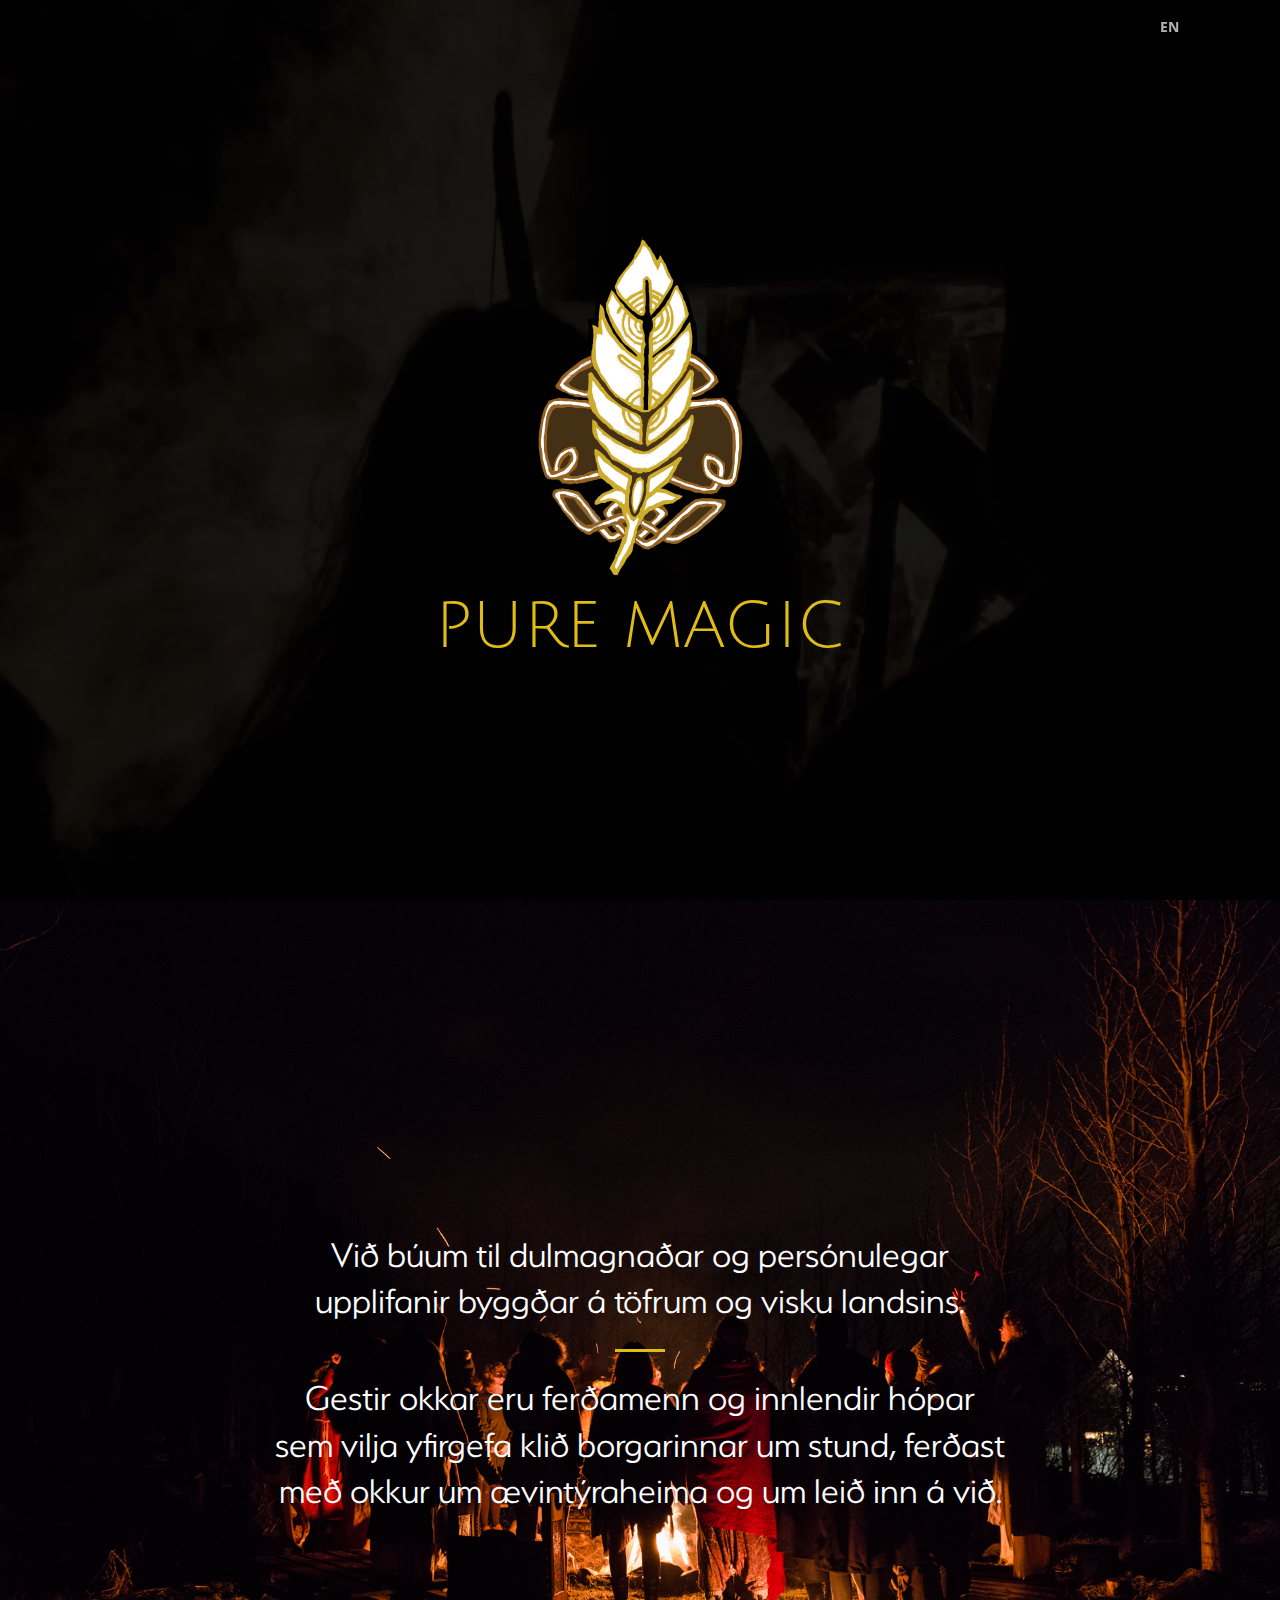
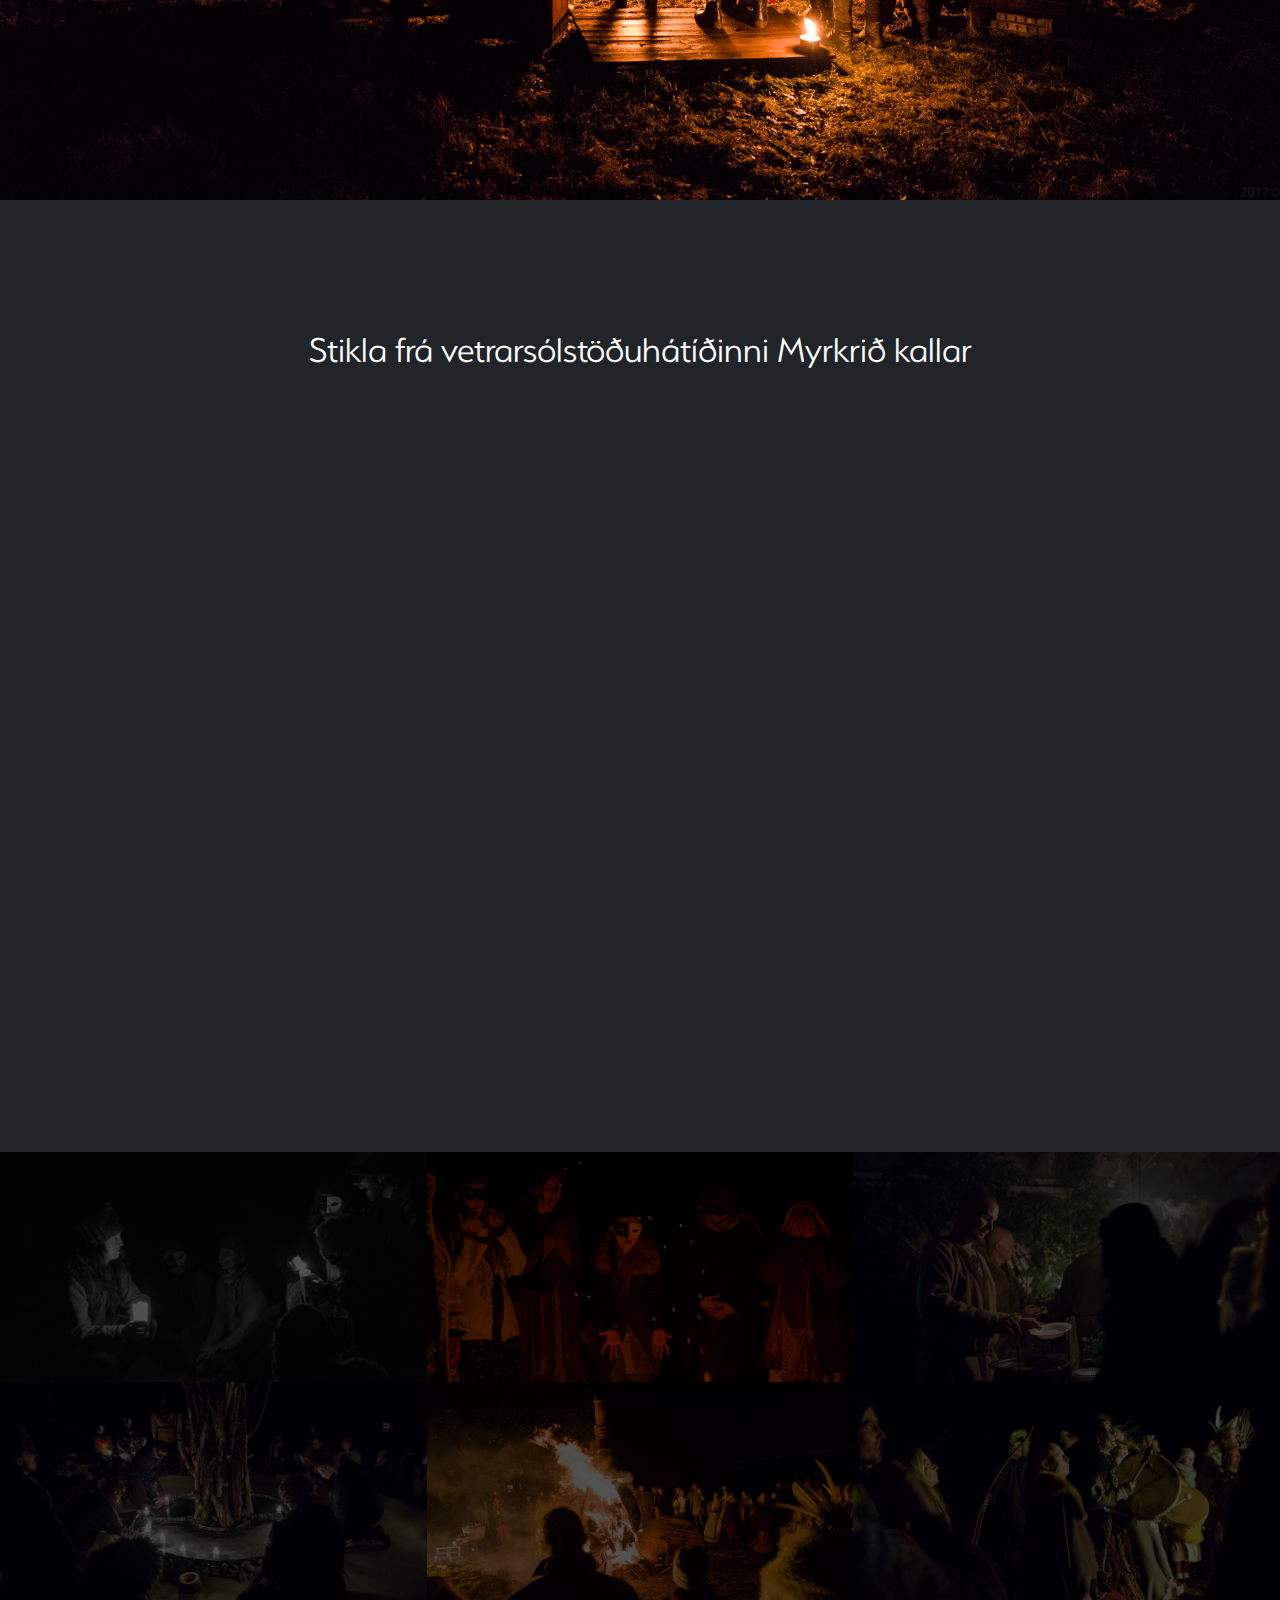
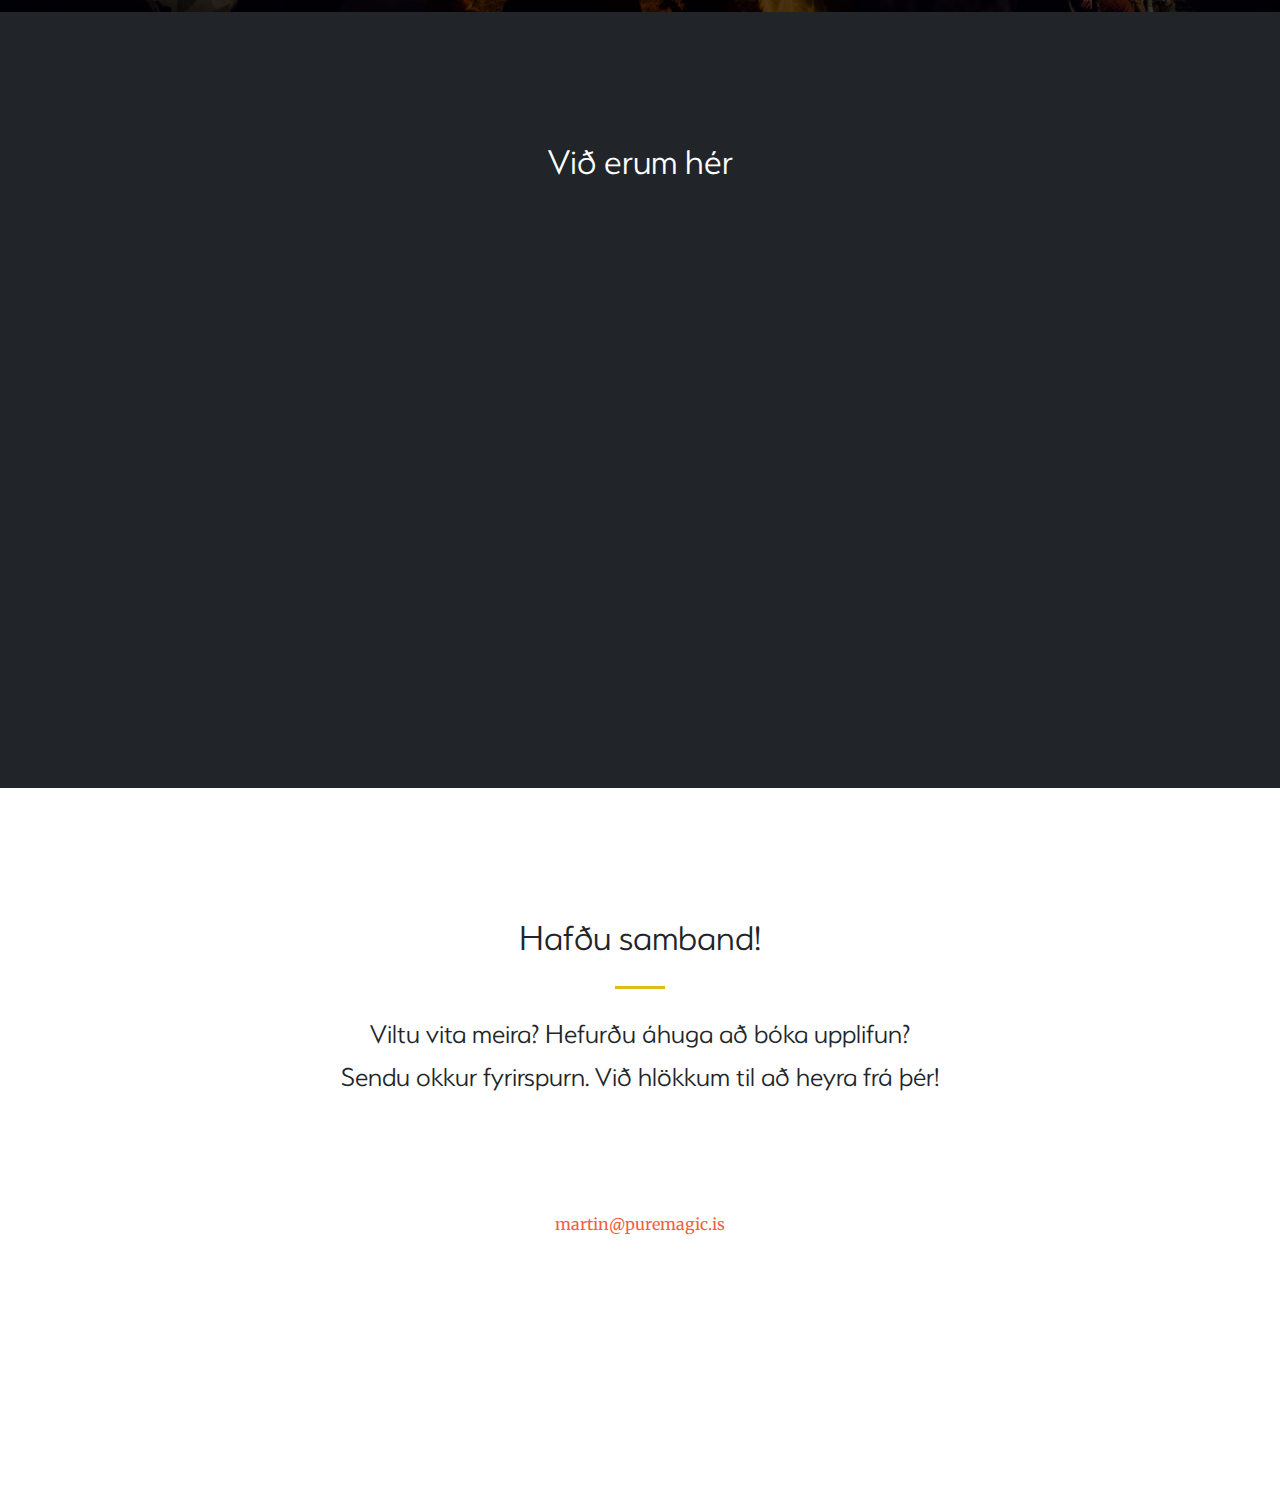
==== index.html @ 2903280b "changed title and fixed english site" ====
<!DOCTYPE html>
<html lang="en">

  <head>

    <meta charset="utf-8">
    <meta name="viewport" content="width=device-width, initial-scale=1, shrink-to-fit=no">
    <meta name="description" content="">
    <meta name="author" content="">

    <title>Pure Magic - Immersive experiences in Iceland</title>
    <link rel="shortcut icon" type="image/png" href="img/favicon.png"/>
    <!-- Bootstrap core CSS -->
    <link href="vendor/bootstrap/css/bootstrap.min.css" rel="stylesheet">

    <!-- Custom fonts for this template -->
    <link href="https://fonts.googleapis.com/css?family=Julius+Sans+One" rel="stylesheet">
    <link href="vendor/font-awesome/css/font-awesome.min.css" rel="stylesheet" type="text/css">
    <link href='https://fonts.googleapis.com/css?family=Open+Sans:300italic,400italic,600italic,700italic,800italic,400,300,600,700,800' rel='stylesheet' type='text/css'>
    <link href='https://fonts.googleapis.com/css?family=Merriweather:400,300,300italic,400italic,700,700italic,900,900italic' rel='stylesheet' type='text/css'>

    <!-- Plugin CSS -->
    <link href="vendor/magnific-popup/magnific-popup.css" rel="stylesheet">

    <!-- Custom styles for this template -->
    <link href="css/creative.css" rel="stylesheet">

  </head>

  <body id="page-top">

    <!-- Navigation -->
    <nav class="navbar navbar-expand-lg navbar-light fixed-top" id="mainNav">
      <div class="container">
        <!--<a class="navbar-brand js-scroll-trigger" href="#page-top">Pure Magic</a>-->
        <button class="navbar-toggler navbar-toggler-right" type="button" data-toggle="collapse" data-target="#navbarResponsive" aria-controls="navbarResponsive" aria-expanded="false" aria-label="Toggle navigation">
          <span class="navbar-toggler-icon"></span>
        </button>
        <div class="collapse navbar-collapse" id="navbarResponsive">
          <ul class="navbar-nav ml-auto">
            <!--<li class="nav-item">
              <a class="nav-link js-scroll-trigger" href="#about">About</a>
            </li>
            <li class="nav-item">
              <a class="nav-link js-scroll-trigger" href="#services">Services</a>
            </li>
            <li class="nav-item">
              <a class="nav-link js-scroll-trigger" href="#portfolio">Portfolio</a>
            </li>
            <li class="nav-item">
              <a class="nav-link js-scroll-trigger" href="#location">Location</a>
            </li>
            <li class="nav-item">
              <a class="nav-link js-scroll-trigger" href="#contact">Contact</a>
            </li>-->
            <li class="nav-item">
              <a class="nav-link js-scroll-trigger" href="/en">EN</a>
            </li>
          </ul>
        </div>
      </div>
    </nav>

    <header style="height: 100vh;" class="masthead text-center text-white d-flex">
      <video loop muted autoplay poster="img/out1.jpg" class="video-fullscreen">
        <source src="vid/10-sekv2.mp4" type="video/mp4">
        <!--<source src="vid/big_buck_bunny.webm" type="video/webm">-->
        <!--<source src="vid/big_buck_bunny.ogv" type="video/ogg">-->
      </video>
      <div class="container my-auto">  
        <div class="row">
            <div class="col-lg-10 mx-auto">
              <img style="width: 25%;" src="/img/PUREMAGIC-LOGO.svg">
              <h1 class="text-uppercase">
                PURE MAGIC
              </h1>
            </div>
            <!--<div class="col-lg-8 mx-auto">
              <p class="text-faded mb-5">FANTASY IS REAL</p>
              <a class="btn btn-primary btn-xl js-scroll-trigger" href="#about">Find Out More</a>-->
            </div>
        </div>
      </div>
    </header>

    <section style="height: 100vh;     padding-top: 10rem;
    padding-bottom: calc(10rem - 56px);
    background-image: url(../img/myrkrid.jpg);
    background-position: center center;
    -webkit-background-size: cover;
    -moz-background-size: cover;
    -o-background-size: cover;
    background-size: cover;" class="bg-primary text-center d-flex" id="about">
      <div class="container my-auto">
        <div class="row">
          <div class="col-lg-8 mx-auto text-center">
            <h2 class="section-heading text-white">
              Við búum til dulmagnaðar og persónulegar upplifanir byggðar á töfrum og visku landsins.
            </h2>
            <hr class="dark my-4">
            <h2 class="section-heading text-white">
              Gestir okkar eru ferðamenn og innlendir hópar sem vilja yfirgefa klið borgarinnar um stund, ferðast með okkur um ævintýraheima og um leið inn á við.
            </h2>
            <!--<h2 class="section-heading text-white">
            <hr class="dark my-4">
              Upplifanir okkar flétta saman tækni umlykjandi leikhúss, seiðgaldri fortíðar og dulkraftinum sem landið býr yfir í dag.
            </h2>
            <hr class="dark my-4">
            <h2 class="section-heading text-white">
              Við eigum okkur samastað í faðmi náttúrunnar við Esjurætur á Kjalarnesi.
            </h2>
            <hr class="dark my-4">-->

            <!--<p class="text-faded mb-4">Start Bootstrap has everything you need to get your new website up and running in no time! All of the templates and themes on Start Bootstrap are open source, free to download, and easy to use. No strings attached!</p>-->
          </div>
        </div>
      </div>
    </section>

    <section class="bg-dark text-white" id="services">
      <div class="container">
        <div class="row">
          <div class="col-lg-12 text-center">
            <h2 class="mb-4">Stikla frá vetrarsólstöðuhátíðinni Myrkrið kallar</h2>
            <iframe style="width: 100%;" height="620" src="https://www.youtube.com/embed/s7FCS-gkXbA" frameborder="0" allow="autoplay; encrypted-media" allowfullscreen></iframe>
          </div>
        </div>
      </div>
    </section>


    <section class="p-0" id="portfolio">
      <div class="container-fluid p-0">
        <div class="row no-gutters popup-gallery">

          <div class="col-lg-4 col-sm-6">
            <a class="portfolio-box">
              <img class="img-fluid" src="img/portfolio/thumbnails/1.jpg" alt="">
              <div class="portfolio-box-caption">
                <div class="portfolio-box-caption-content">
                  <!--<div class="project-category text-faded">
                    Category
                  </div>
                  <div class="project-name">
                    Project Name
                  </div>-->
                </div>
              </div>
            </a>
          </div>

          <div class="col-lg-4 col-sm-6">
            <a class="portfolio-box">
              <img class="img-fluid" src="img/portfolio/thumbnails/2.jpg" alt="">
              <div class="portfolio-box-caption">
                <div class="portfolio-box-caption-content">
                  <!--<div class="project-category text-faded">
                    Category
                  </div>
                  <div class="project-name">
                    Project Name
                  </div>-->
                </div>
              </div>
            </a>
          </div>
          <div class="col-lg-4 col-sm-6">
            <a class="portfolio-box">
              <img class="img-fluid" src="img/portfolio/thumbnails/3.jpg" alt="">
              <div class="portfolio-box-caption">
                <div class="portfolio-box-caption-content">
                  <!--<div class="project-category text-faded">
                    Category
                  </div>
                  <div class="project-name">
                    Project Name
                  </div>-->
                </div>
              </div>
            </a>
          </div>
          <div class="col-lg-4 col-sm-6">
            <a class="portfolio-box">
              <img class="img-fluid" src="img/portfolio/thumbnails/4.jpg" alt="">
              <div class="portfolio-box-caption">
                <div class="portfolio-box-caption-content">
                  <!--<div class="project-category text-faded">
                    Category
                  </div>
                  <div class="project-name">
                    Project Name
                  </div>-->
                </div>
              </div>
            </a>
          </div>
          <div class="col-lg-4 col-sm-6">
            <a class="portfolio-box">
              <img class="img-fluid" src="img/portfolio/thumbnails/5.jpg" alt="">
              <div class="portfolio-box-caption">
                <div class="portfolio-box-caption-content">
                  <!--<div class="project-category text-faded">
                    Category
                  </div>
                  <div class="project-name">
                    Project Name
                  </div>-->
                </div>
              </div>
            </a>
          </div>
          <div class="col-lg-4 col-sm-6">
            <a class="portfolio-box">
              <img class="img-fluid" src="img/portfolio/thumbnails/6.jpg" alt="">
              <div class="portfolio-box-caption">
                <div class="portfolio-box-caption-content">
                  <!--<div class="project-category text-faded">
                    Category
                  </div>
                  <div class="project-name">
                    Project Name
                  </div>-->
                </div>
              </div>
            </a>
          </div>
        </div>
      </div>
    </section>

    <section id="location" class="bg-dark text-white">
      <div class="container text-center">
        <h2 class="mb-4">Við erum hér</h2>
        <div class="row">
          <iframe style="width: 100%" height="450" frameborder="0" style="border:0"
src="https://www.google.com/maps/embed/v1/place?q=place_id:ChIJsf3WMKrY1UgRIaT_iN9DTv0&key=AIzaSyAIvo3OfLmmOuDVK_5xsbWzkOuuFAuTbuI" allowfullscreen></iframe>
        </div>
        <!--<a class="btn btn-light btn-xl sr-button" href="http://startbootstrap.com/template-overviews/creative/">Download Now!</a>-->
      </div>
    </section>

    <section id="contact">
      <div class="container">
        <div class="row">
          <div class="col-lg-8 mx-auto text-center">
            <h2 class="section-heading">Hafðu samband!</h2>
            <hr class="my-4">
            <p class="mb-5" style="font-family: Serenity Light; font-size: 29px;">Viltu vita meira? Hefurðu áhuga að bóka upplifun?<br>Sendu okkur fyrirspurn. Við hlökkum til að heyra frá þér!</p>
          </div>
        </div>
        <div class="row">
          <div class="col-lg-12 mr-auto text-center">
            <i class="fa fa-envelope-o fa-3x mb-3 sr-contact"></i>
            <p>
              <a href="mailto:martin@puremagic.is">martin@puremagic.is</a>
            </p>
          </div>
          <!--<div class="col-lg-6 ml-auto text-center">
            <i class="fa fa-phone-o fa-3x mb-3"></i>
            <p>
              <a href="mailto:your-email@your-domain.com">martin@puremagic.is</a>
            </p>
          </div>-->
        </div>
        <div class="row" style="margin-top: 56px;">
          <div class="col-lg-4 ml-auto text-center">
            <a style="color: #212529;" href="https://facebook.com/puremagic.is">
              <i class="fa fa-facebook fa-3x mb-3 sr-contact"></i>
            </a>
          </div>
          <div class="col-lg-4 mr-auto text-center">
            <a style="color: #212529;" href="https://instagram.com/puremagic.is">
              <i class="fa fa-instagram fa-3x mb-3 sr-contact"></i>
            </a>
          </div>
        </div>
      </div>
    </section>

    <!-- Bootstrap core JavaScript -->
    <script src="vendor/jquery/jquery.min.js"></script>
    <script src="vendor/bootstrap/js/bootstrap.bundle.min.js"></script>

    <!-- Plugin JavaScript -->
    <script src="vendor/jquery-easing/jquery.easing.min.js"></script>
    <script src="vendor/scrollreveal/scrollreveal.min.js"></script>
    <script src="vendor/magnific-popup/jquery.magnific-popup.min.js"></script>

    <!-- Custom scripts for this template -->
    <script src="js/creative.min.js"></script>

  </body>

</html>
---- css/creative.css ----
/*@font-face {
    font-family: 'Julius Sans One';
    src: url('fonts/JuliusSansOne-Regular.ttf') format("truetype");
}*/

@font-face {
    font-family: 'Serenity Light';
    font-weight: light;
    src: url('../fonts/SerenityLight.otf') format("opentype");
}

body,
html {
  width: 100%;
  height: 100%;
}

body {
  overflow-x: hidden;
  font-family: 'Merriweather', 'Helvetica Neue', Arial, sans-serif;
}

hr {
  max-width: 50px;
  border-width: 3px;
  /*border-color: #F05F40;*/
  border-color: #E0bd15;
}

hr.light {
  border-color: #fff;
}

a {
  color: #F05F40;
  -webkit-transition: all 0.2s;
  -moz-transition: all 0.2s;
  transition: all 0.2s;
}

a:hover {
  color: #f05f40;
}

h1,
h2,
h3,
h4,
h5,
h6 {
  font-family: 'Julius Sans One', 'Open Sans', 'Helvetica Neue', Arial, sans-serif;
}

h1
{
  color: #e0bd15;
}

h2
{
  font-family: 'Serenity Light';
  font-size: 2.4rem;
}

.bg-primary {
  background-color: #F05F40 !important;
}

.bg-dark {
  background-color: #212529 !important;
}

.text-faded {
  color: rgba(255, 255, 255, 0.7);
}

section {
  padding: 8rem 0;
}

.section-heading {
  margin-top: 0;
}

::-moz-selection {
  color: #fff;
  background: #212529;
  text-shadow: none;
}

::selection {
  color: #fff;
  background: #212529;
  text-shadow: none;
}

img::selection {
  color: #fff;
  background: transparent;
}

img::-moz-selection {
  color: #fff;
  background: transparent;
}

#mainNav {
  border-bottom: 1px solid rgba(33, 37, 41, 0.1);
  background-color: transparent;
  font-family: 'Open Sans', 'Helvetica Neue', Arial, sans-serif;
  -webkit-transition: all 0.2s;
  -moz-transition: all 0.2s;
  transition: all 0.2s;
}

#mainNav .navbar-brand {
  font-weight: 700;
  text-transform: uppercase;
  color: #F05F40;
  font-family: 'Open Sans', 'Helvetica Neue', Arial, sans-serif;
}

#mainNav .navbar-brand:focus, #mainNav .navbar-brand:hover {
  color: #f05f40;
}

#mainNav .navbar-nav > li.nav-item > a.nav-link,
#mainNav .navbar-nav > li.nav-item > a.nav-link:focus {
  font-size: .9rem;
  font-weight: 700;
  text-transform: uppercase;
  /*color: #212529;*/
  color: white;
}

#mainNav .navbar-nav > li.nav-item > a.nav-link:hover,
#mainNav .navbar-nav > li.nav-item > a.nav-link:focus:hover {
  color: #F05F40;
}

#mainNav .navbar-nav > li.nav-item > a.nav-link.active,
#mainNav .navbar-nav > li.nav-item > a.nav-link:focus.active {
  color: #F05F40 !important;
  background-color: transparent;
}

#mainNav .navbar-nav > li.nav-item > a.nav-link.active:hover,
#mainNav .navbar-nav > li.nav-item > a.nav-link:focus.active:hover {
  background-color: transparent;
}

@media (min-width: 992px) {
  #mainNav {
    border-color: transparent;
    background-color: transparent;
  }
  #mainNav .navbar-brand {
    color: rgba(255, 255, 255, 0.7);
  }
  #mainNav .navbar-brand:focus, #mainNav .navbar-brand:hover {
    color: #fff;
  }
  #mainNav .navbar-nav > li.nav-item > a.nav-link {
    padding: 0.5rem 1rem;
  }
  #mainNav .navbar-nav > li.nav-item > a.nav-link,
  #mainNav .navbar-nav > li.nav-item > a.nav-link:focus {
    color: rgba(255, 255, 255, 0.7);
  }
  #mainNav .navbar-nav > li.nav-item > a.nav-link:hover,
  #mainNav .navbar-nav > li.nav-item > a.nav-link:focus:hover {
    color: #fff;
  }
  #mainNav.navbar-shrink {
    border-bottom: 1px solid rgba(33, 37, 41, 0.1);
    background-color: transparent;
  }
  #mainNav.navbar-shrink .navbar-brand {
    color: #F05F40;
  }
  #mainNav.navbar-shrink .navbar-brand:focus, #mainNav.navbar-shrink .navbar-brand:hover {
    color: #f05f40;
  }
  #mainNav.navbar-shrink .navbar-nav > li.nav-item > a.nav-link,
  #mainNav.navbar-shrink .navbar-nav > li.nav-item > a.nav-link:focus {
    color: #212529;
  }
  #mainNav.navbar-shrink .navbar-nav > li.nav-item > a.nav-link:hover,
  #mainNav.navbar-shrink .navbar-nav > li.nav-item > a.nav-link:focus:hover {
    color: #F05F40;
  }
}

.video-fullscreen {
  position: absolute;
  top: 0;
  left: 0;
  right: 0;
  bottom: 0;
  object-fit: fill;
  overflow: hidden;
  width: 100%;
  height: 100%;
}

header.masthead {
  padding-top: 10rem;
  padding-bottom: calc(10rem - 56px);
  /*background-image: url("../img/header.jpg");*/
  background-position: center center;
  -webkit-background-size: cover;
  -moz-background-size: cover;
  -o-background-size: cover;
  background-size: cover;
}

header.masthead hr {
  margin-top: 30px;
  margin-bottom: 30px;
}

header.masthead h1 {
  font-size: 2rem;
}

header.masthead p {
  font-weight: 300;
}

@media (min-width: 768px) {
  header.masthead p {
    font-size: 1.15rem;
  }
}

@media (min-width: 992px) {
  header.masthead {
    height: 100vh;
    min-height: 650px;
    padding-top: 0;
    padding-bottom: 0;
  }
  header.masthead h1 {
    font-size: 3rem;
  }
}

@media (min-width: 1200px) {
  header.masthead h1 {
    font-size: 4rem;
  }
}

.service-box {
  max-width: 400px;
}

.portfolio-box {
  position: relative;
  display: block;
  max-width: 650px;
  margin: 0 auto;
}

.portfolio-box .portfolio-box-caption {
  position: absolute;
  bottom: 0;
  display: block;
  width: 100%;
  height: 100%;
  text-align: center;
  opacity: 0.75;
  color: #fff;
  background: rgba(0, 0, 0, 0.9);
  -webkit-transition: all 0.2s;
  -moz-transition: all 0.2s;
  transition: all 0.2s;
}

.portfolio-box .portfolio-box-caption .portfolio-box-caption-content {
  position: absolute;
  top: 50%;
  width: 100%;
  transform: translateY(-50%);
  text-align: center;
}

.portfolio-box .portfolio-box-caption .portfolio-box-caption-content .project-category,
.portfolio-box .portfolio-box-caption .portfolio-box-caption-content .project-name {
  padding: 0 15px;
  font-family: 'Open Sans', 'Helvetica Neue', Arial, sans-serif;
}

.portfolio-box .portfolio-box-caption .portfolio-box-caption-content .project-category {
  font-size: 14px;
  font-weight: 600;
  text-transform: uppercase;
}

.portfolio-box .portfolio-box-caption .portfolio-box-caption-content .project-name {
  font-size: 18px;
}

.portfolio-box:hover .portfolio-box-caption {
  opacity: 0;
}

.portfolio-box:focus {
  outline: none;
}

@media (min-width: 768px) {
  .portfolio-box .portfolio-box-caption .portfolio-box-caption-content .project-category {
    font-size: 16px;
  }
  .portfolio-box .portfolio-box-caption .portfolio-box-caption-content .project-name {
    font-size: 22px;
  }
}

.text-primary {
  color: #F05F40 !important;
}

.btn {
  font-weight: 700;
  text-transform: uppercase;
  border: none;
  border-radius: 300px;
  font-family: 'Open Sans', 'Helvetica Neue', Arial, sans-serif;
}

.btn-xl {
  padding: 1rem 2rem;
}

.btn-primary {
  background-color: #F05F40;
  border-color: #F05F40;
}

.btn-primary:hover, .btn-primary:focus, .btn-primary:active {
  color: #fff;
  background-color: #ee4b28 !important;
}

.btn-primary:active, .btn-primary:focus {
  box-shadow: 0 0 0 0.2rem rgba(240, 95, 64, 0.5) !important;
}
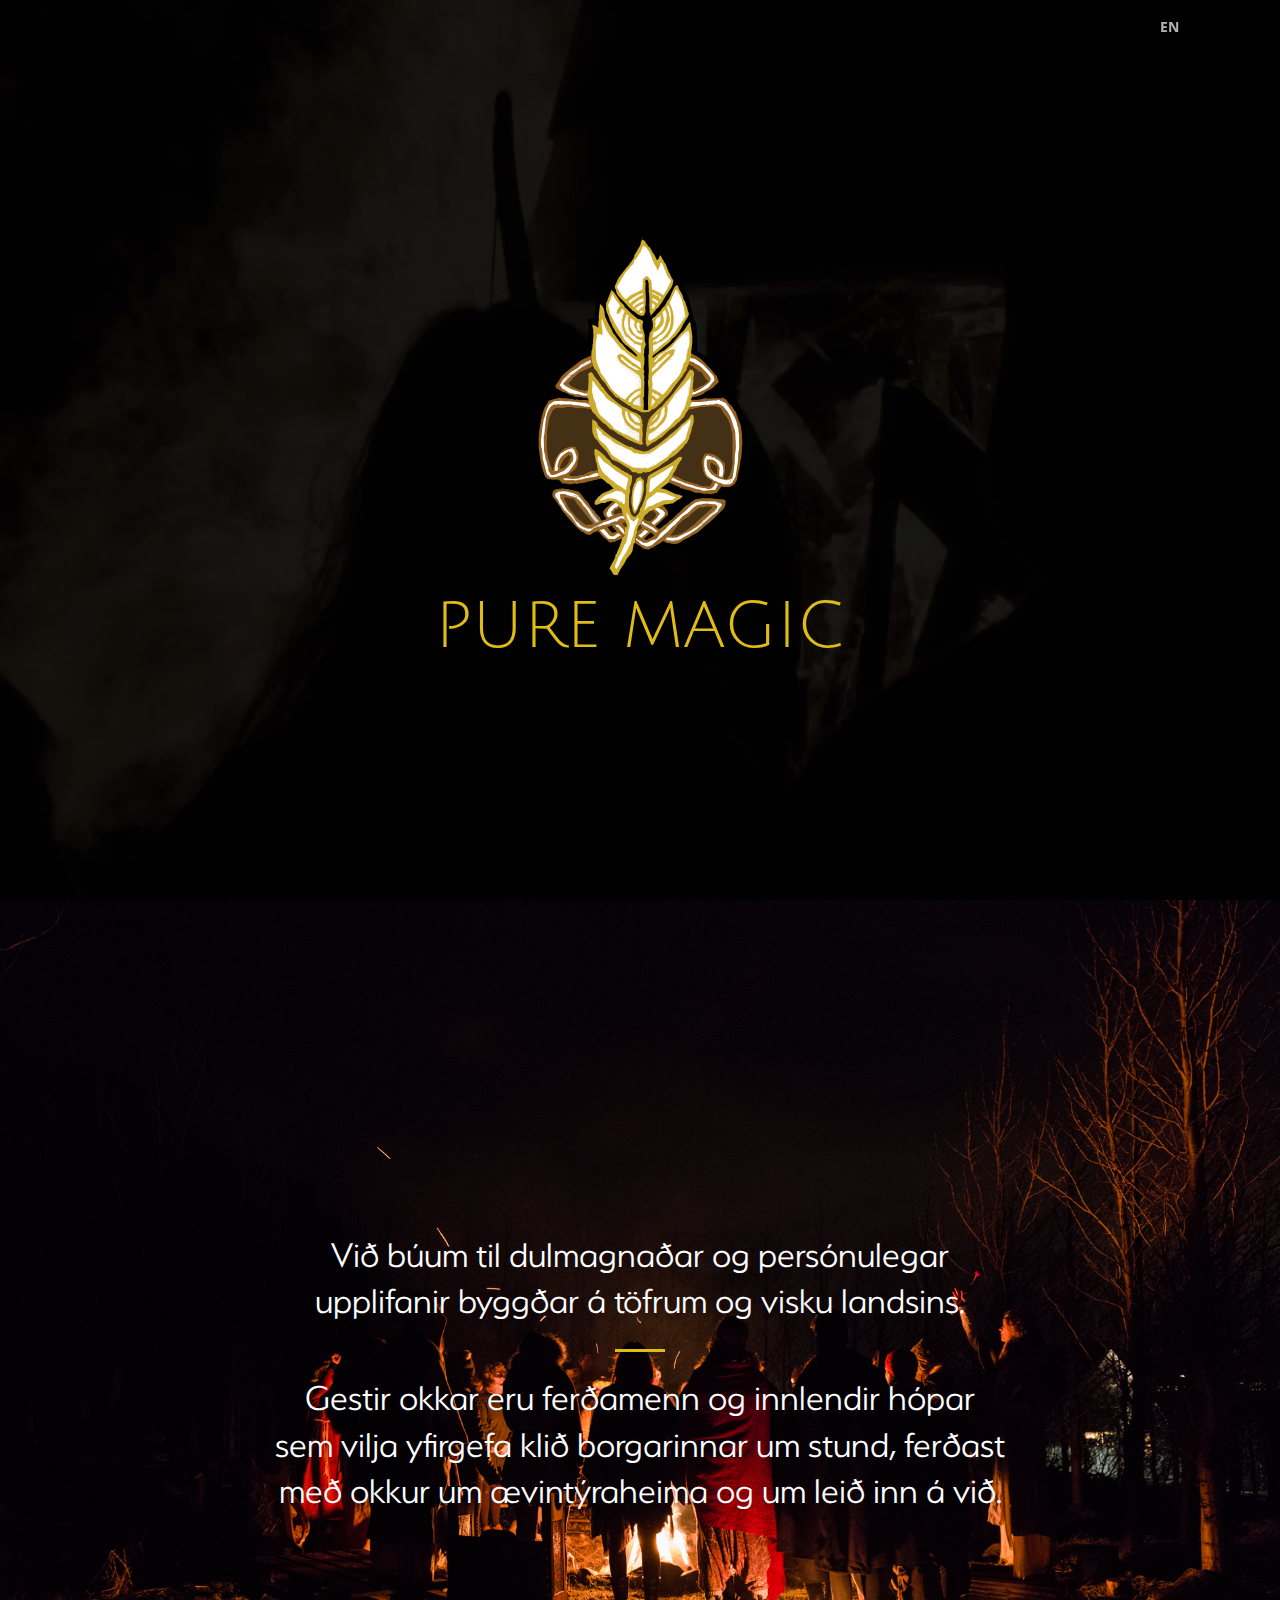
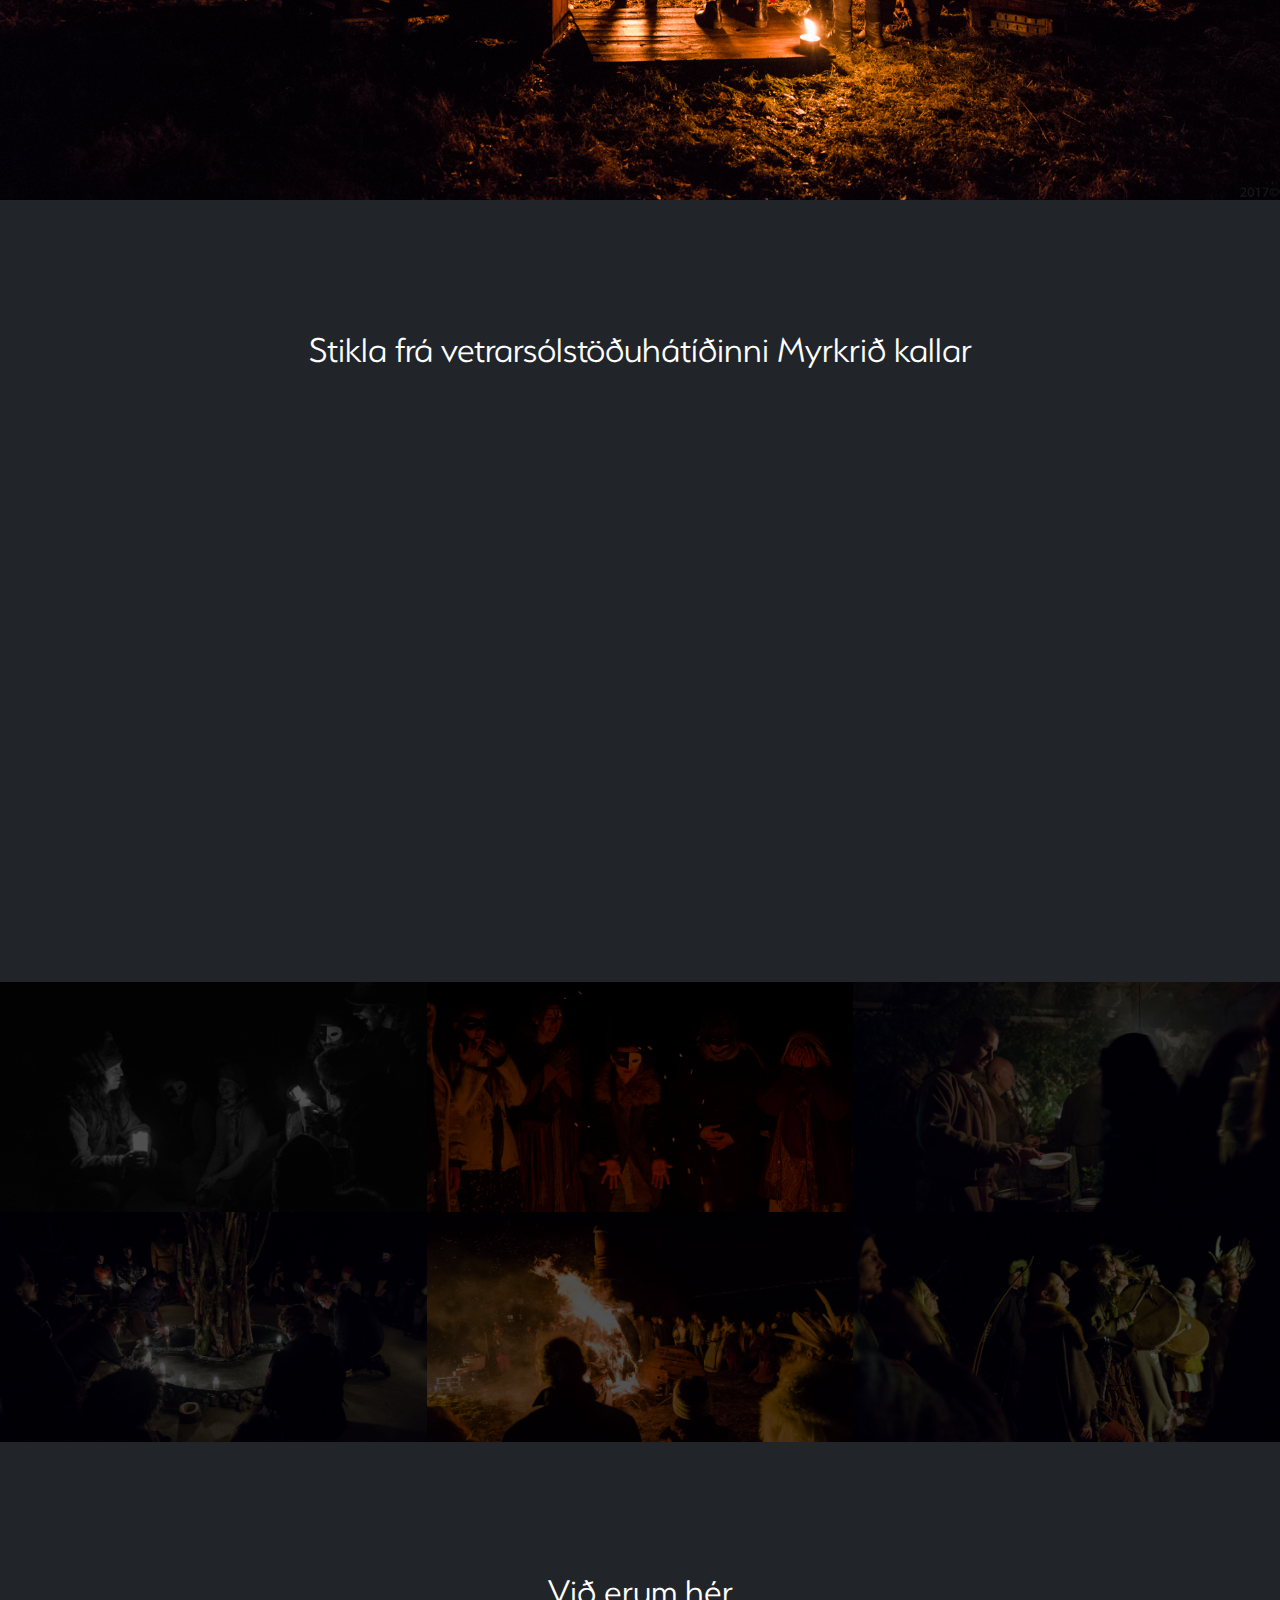
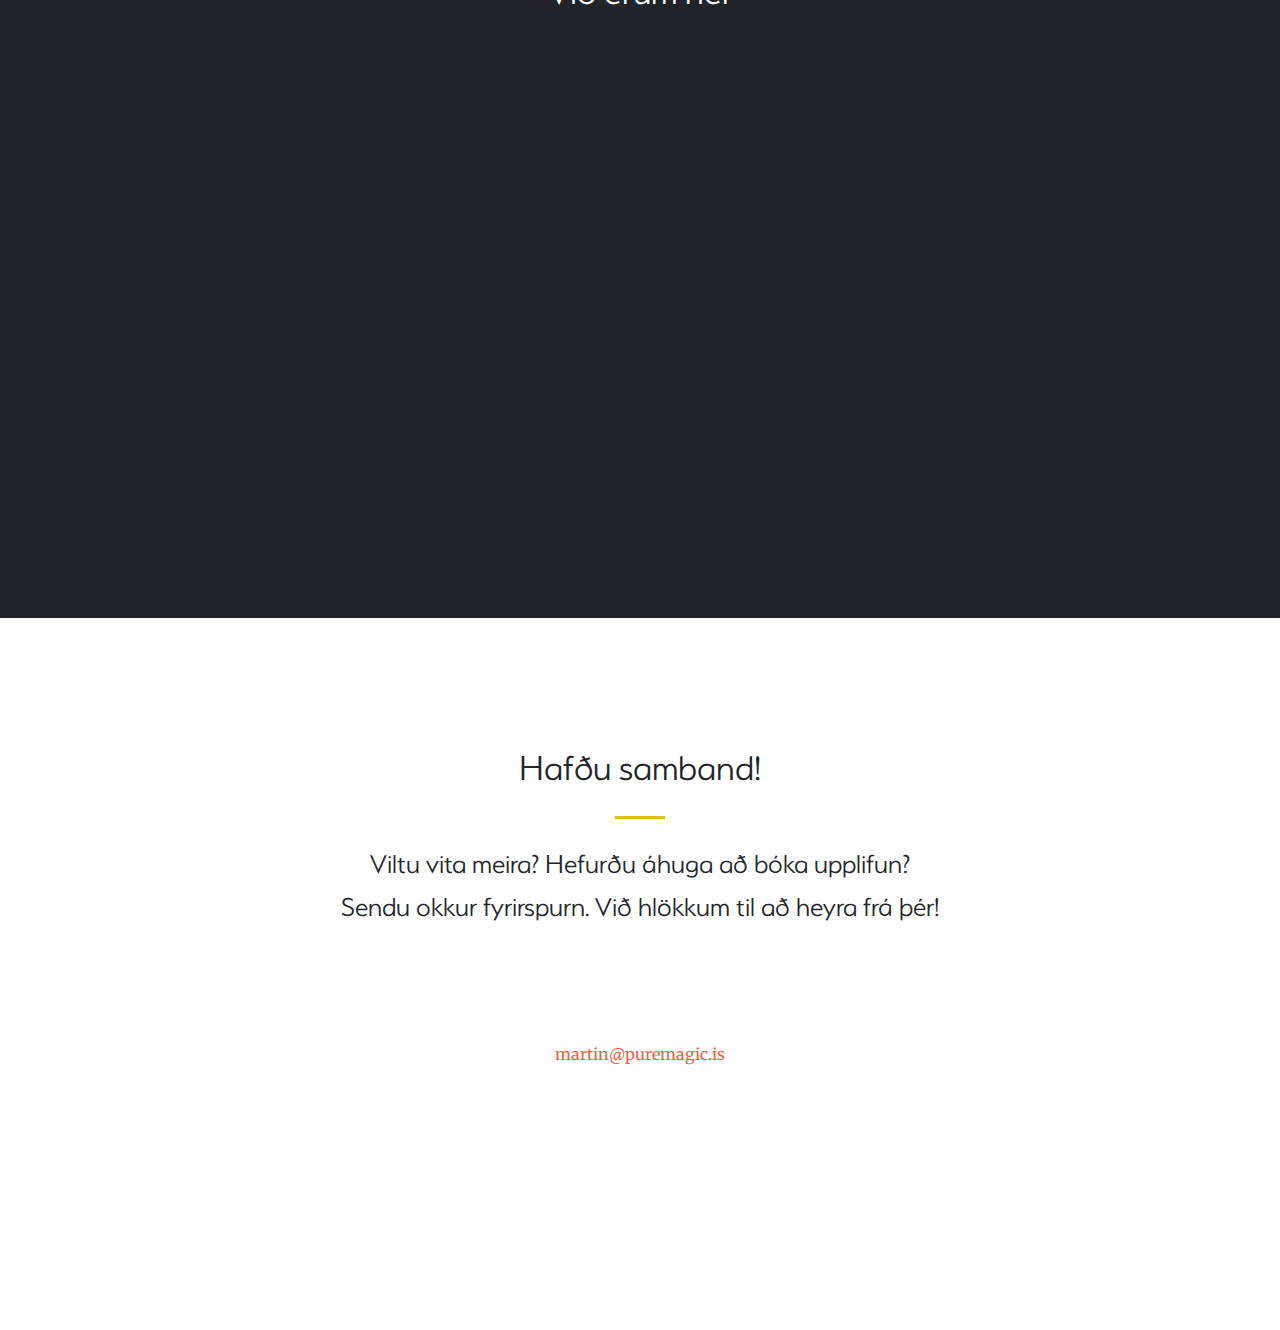
==== commit 8af882fc: "fixed youtube video size" ====
--- a/index.html
+++ b/index.html
@@ -122,7 +122,7 @@
         <div class="row">
           <div class="col-lg-12 text-center">
             <h2 class="mb-4">Stikla frá vetrarsólstöðuhátíðinni Myrkrið kallar</h2>
-            <iframe style="width: 100%;" height="620" src="https://www.youtube.com/embed/s7FCS-gkXbA" frameborder="0" allow="autoplay; encrypted-media" allowfullscreen></iframe>
+            <iframe class="youtube-video" src="https://www.youtube.com/embed/s7FCS-gkXbA" frameborder="0" allow="autoplay; encrypted-media" allowfullscreen></iframe>
           </div>
         </div>
       </div>
@@ -134,7 +134,7 @@
         <div class="row no-gutters popup-gallery">
 
           <div class="col-lg-4 col-sm-6">
-            <a class="portfolio-box">
+            <a class="portfolio-box" href="/img/portfolio/fullsize/1.jpg">
               <img class="img-fluid" src="img/portfolio/thumbnails/1.jpg" alt="">
               <div class="portfolio-box-caption">
                 <div class="portfolio-box-caption-content">
@@ -150,7 +150,7 @@
           </div>
 
           <div class="col-lg-4 col-sm-6">
-            <a class="portfolio-box">
+            <a class="portfolio-box" href="/img/portfolio/fullsize/2.jpg">
               <img class="img-fluid" src="img/portfolio/thumbnails/2.jpg" alt="">
               <div class="portfolio-box-caption">
                 <div class="portfolio-box-caption-content">
@@ -165,7 +165,7 @@
             </a>
           </div>
           <div class="col-lg-4 col-sm-6">
-            <a class="portfolio-box">
+            <a class="portfolio-box" href="/img/portfolio/fullsize/3.jpg">
               <img class="img-fluid" src="img/portfolio/thumbnails/3.jpg" alt="">
               <div class="portfolio-box-caption">
                 <div class="portfolio-box-caption-content">
@@ -180,7 +180,7 @@
             </a>
           </div>
           <div class="col-lg-4 col-sm-6">
-            <a class="portfolio-box">
+            <a class="portfolio-box" href="/img/portfolio/fullsize/4.jpg">
               <img class="img-fluid" src="img/portfolio/thumbnails/4.jpg" alt="">
               <div class="portfolio-box-caption">
                 <div class="portfolio-box-caption-content">
@@ -195,7 +195,7 @@
             </a>
           </div>
           <div class="col-lg-4 col-sm-6">
-            <a class="portfolio-box">
+            <a class="portfolio-box" href="/img/portfolio/fullsize/5.jpg">
               <img class="img-fluid" src="img/portfolio/thumbnails/5.jpg" alt="">
               <div class="portfolio-box-caption">
                 <div class="portfolio-box-caption-content">
@@ -210,7 +210,7 @@
             </a>
           </div>
           <div class="col-lg-4 col-sm-6">
-            <a class="portfolio-box">
+            <a class="portfolio-box" href="/img/portfolio/fullsize/6.jpg">
               <img class="img-fluid" src="img/portfolio/thumbnails/6.jpg" alt="">
               <div class="portfolio-box-caption">
                 <div class="portfolio-box-caption-content">
--- a/css/creative.css
+++ b/css/creative.css
@@ -212,6 +212,7 @@
   -moz-background-size: cover;
   -o-background-size: cover;
   background-size: cover;
+  background-color: black;
 }
 
 header.masthead hr {
@@ -269,12 +270,51 @@
   width: 100%;
   height: 100%;
   text-align: center;
-  opacity: 0.75;
+  opacity: 0;
   color: #fff;
   background: rgba(0, 0, 0, 0.9);
   -webkit-transition: all 0.2s;
   -moz-transition: all 0.2s;
   transition: all 0.2s;
+}
+
+@media (min-width: 768px)
+{
+  .portfolio-box .portfolio-box-caption
+  {
+    opacity: 0.75;
+  }
+}
+
+@media (min-width: 992px)
+{
+  .portfolio-box .portfolio-box-caption
+  {
+    opacity: 0.75;
+  }
+}
+
+@media (min-width: 1200px)
+{
+  .portfolio-box .portfolio-box-caption
+  {
+    opacity: 0.75;
+  }
+}
+
+.youtube-video
+{
+  height: 25vh;
+  width: 75vw;
+}
+
+@media (min-width: 768px)
+{
+  .youtube-video
+  {
+    height: 50vh;
+    width: 50vw;
+  }
 }
 
 .portfolio-box .portfolio-box-caption .portfolio-box-caption-content {
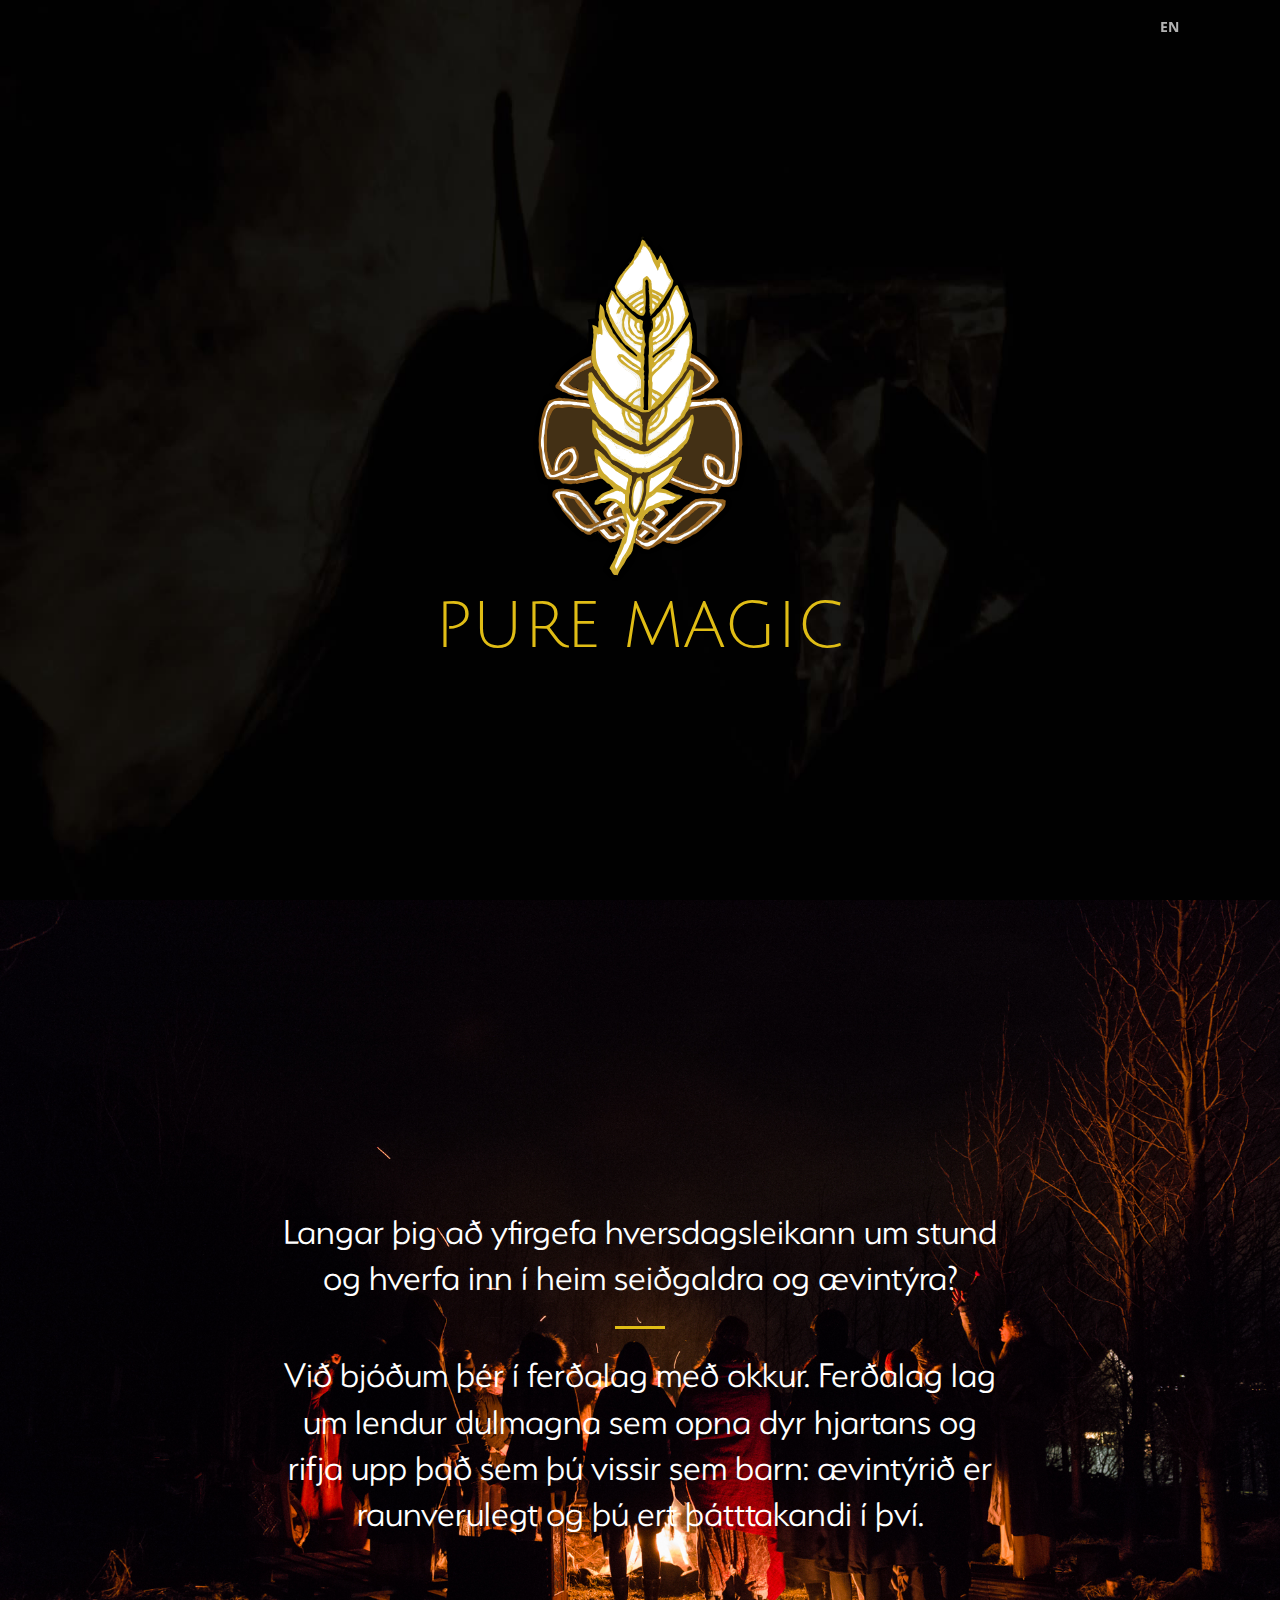
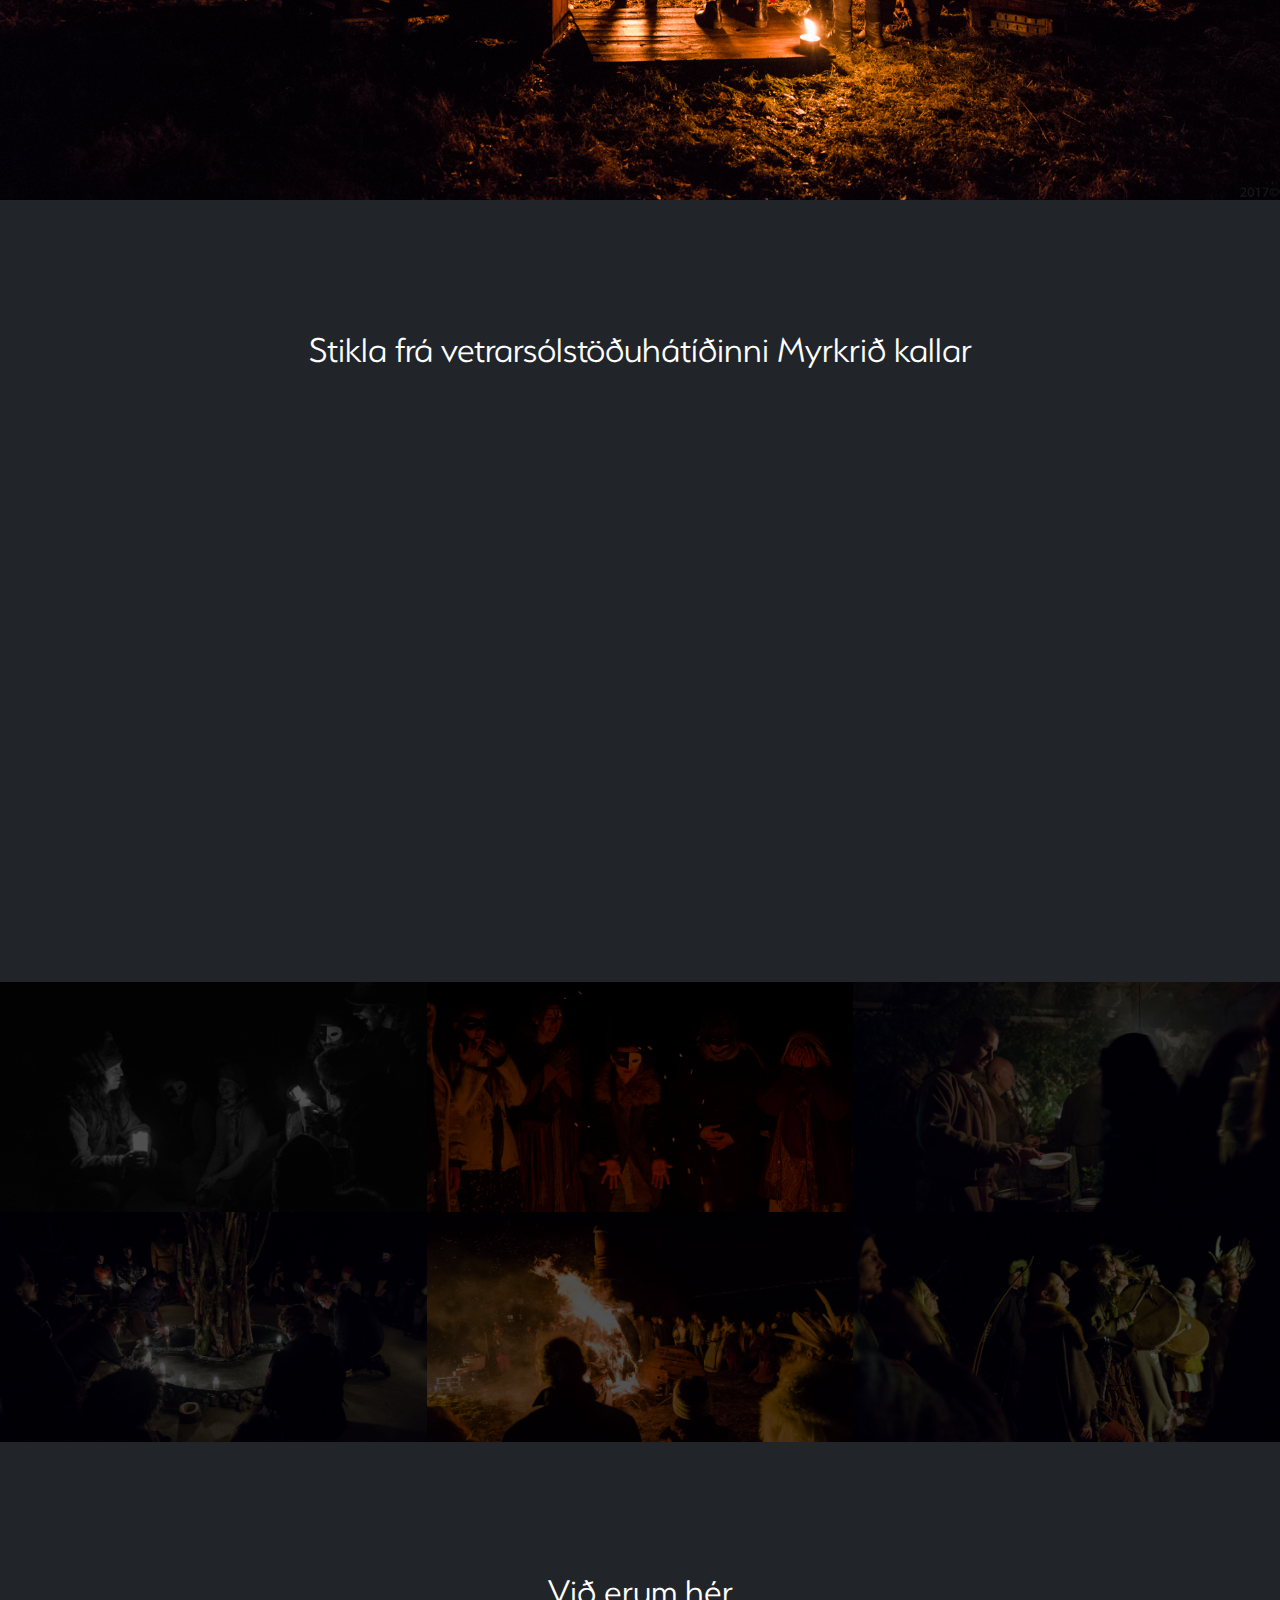
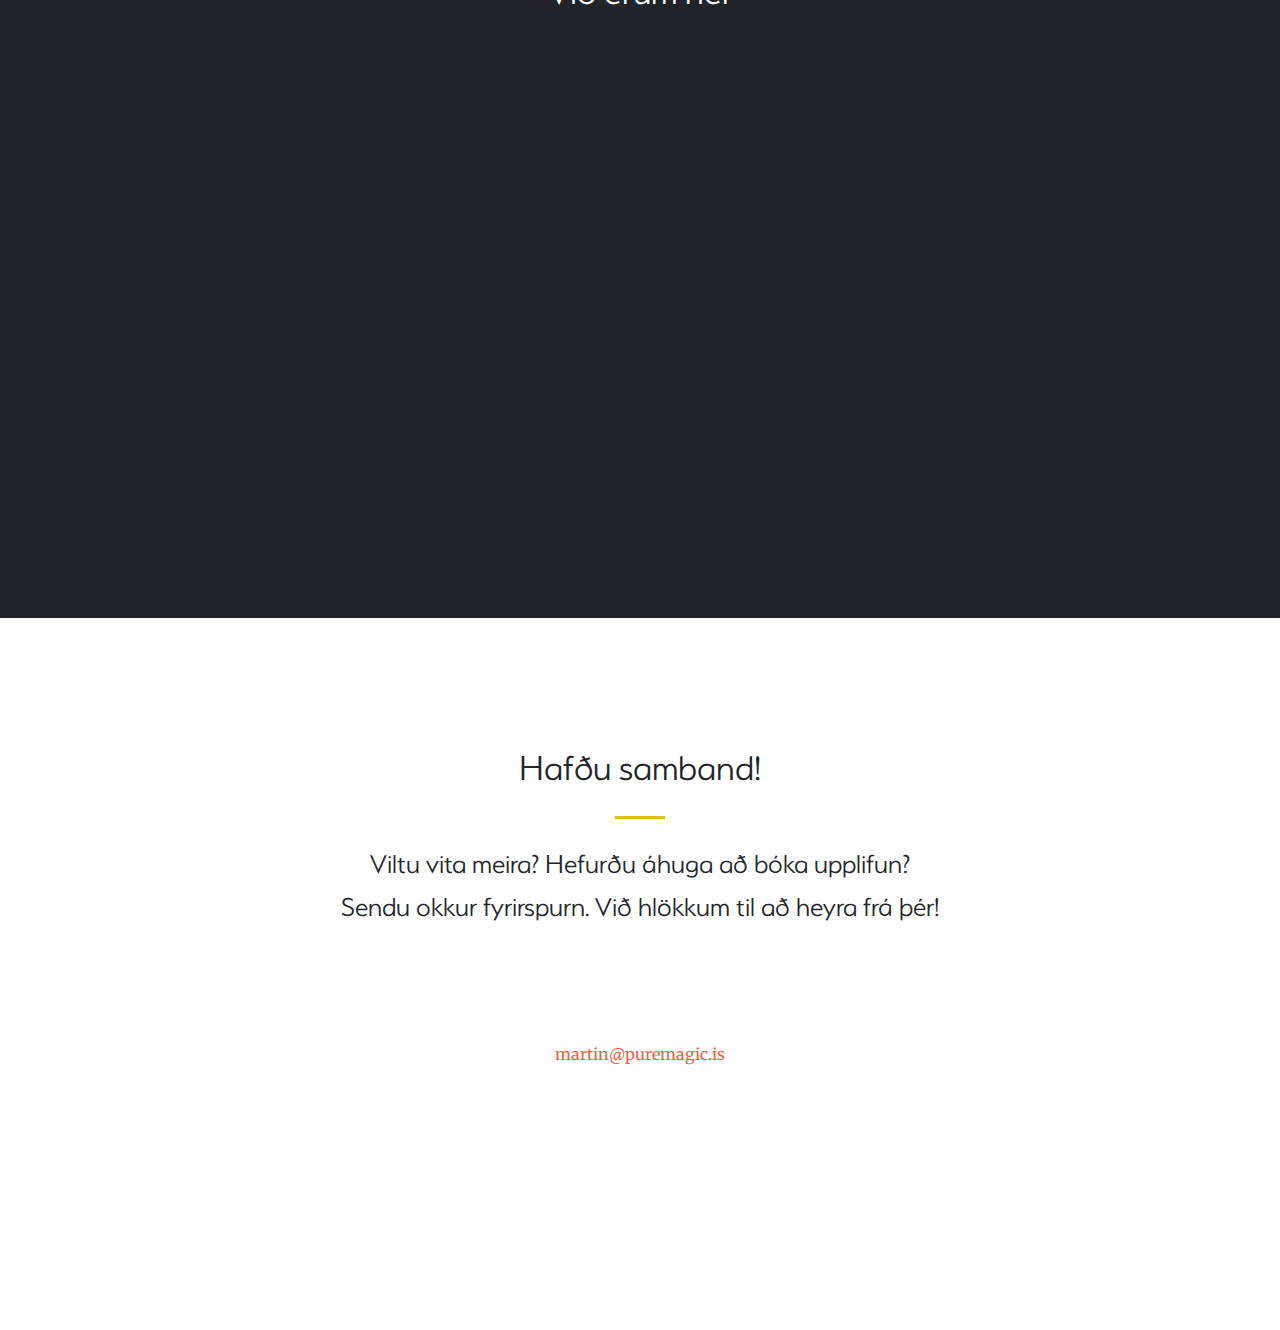
==== commit ff07bf85: "Update index.html" ====
--- a/index.html
+++ b/index.html
@@ -95,11 +95,11 @@
         <div class="row">
           <div class="col-lg-8 mx-auto text-center">
             <h2 class="section-heading text-white">
-              Við búum til dulmagnaðar og persónulegar upplifanir byggðar á töfrum og visku landsins.
+              Langar þig að yfirgefa hversdagsleikann um stund og hverfa inn í heim seiðgaldra og ævintýra?
             </h2>
             <hr class="dark my-4">
             <h2 class="section-heading text-white">
-              Gestir okkar eru ferðamenn og innlendir hópar sem vilja yfirgefa klið borgarinnar um stund, ferðast með okkur um ævintýraheima og um leið inn á við.
+              Við bjóðum þér í ferðalag með okkur. Ferðalag lag um lendur dulmagna sem opna dyr hjartans og rifja upp það sem þú vissir sem barn: ævintýrið er raunverulegt og þú ert þátttakandi í því.
             </h2>
             <!--<h2 class="section-heading text-white">
             <hr class="dark my-4">
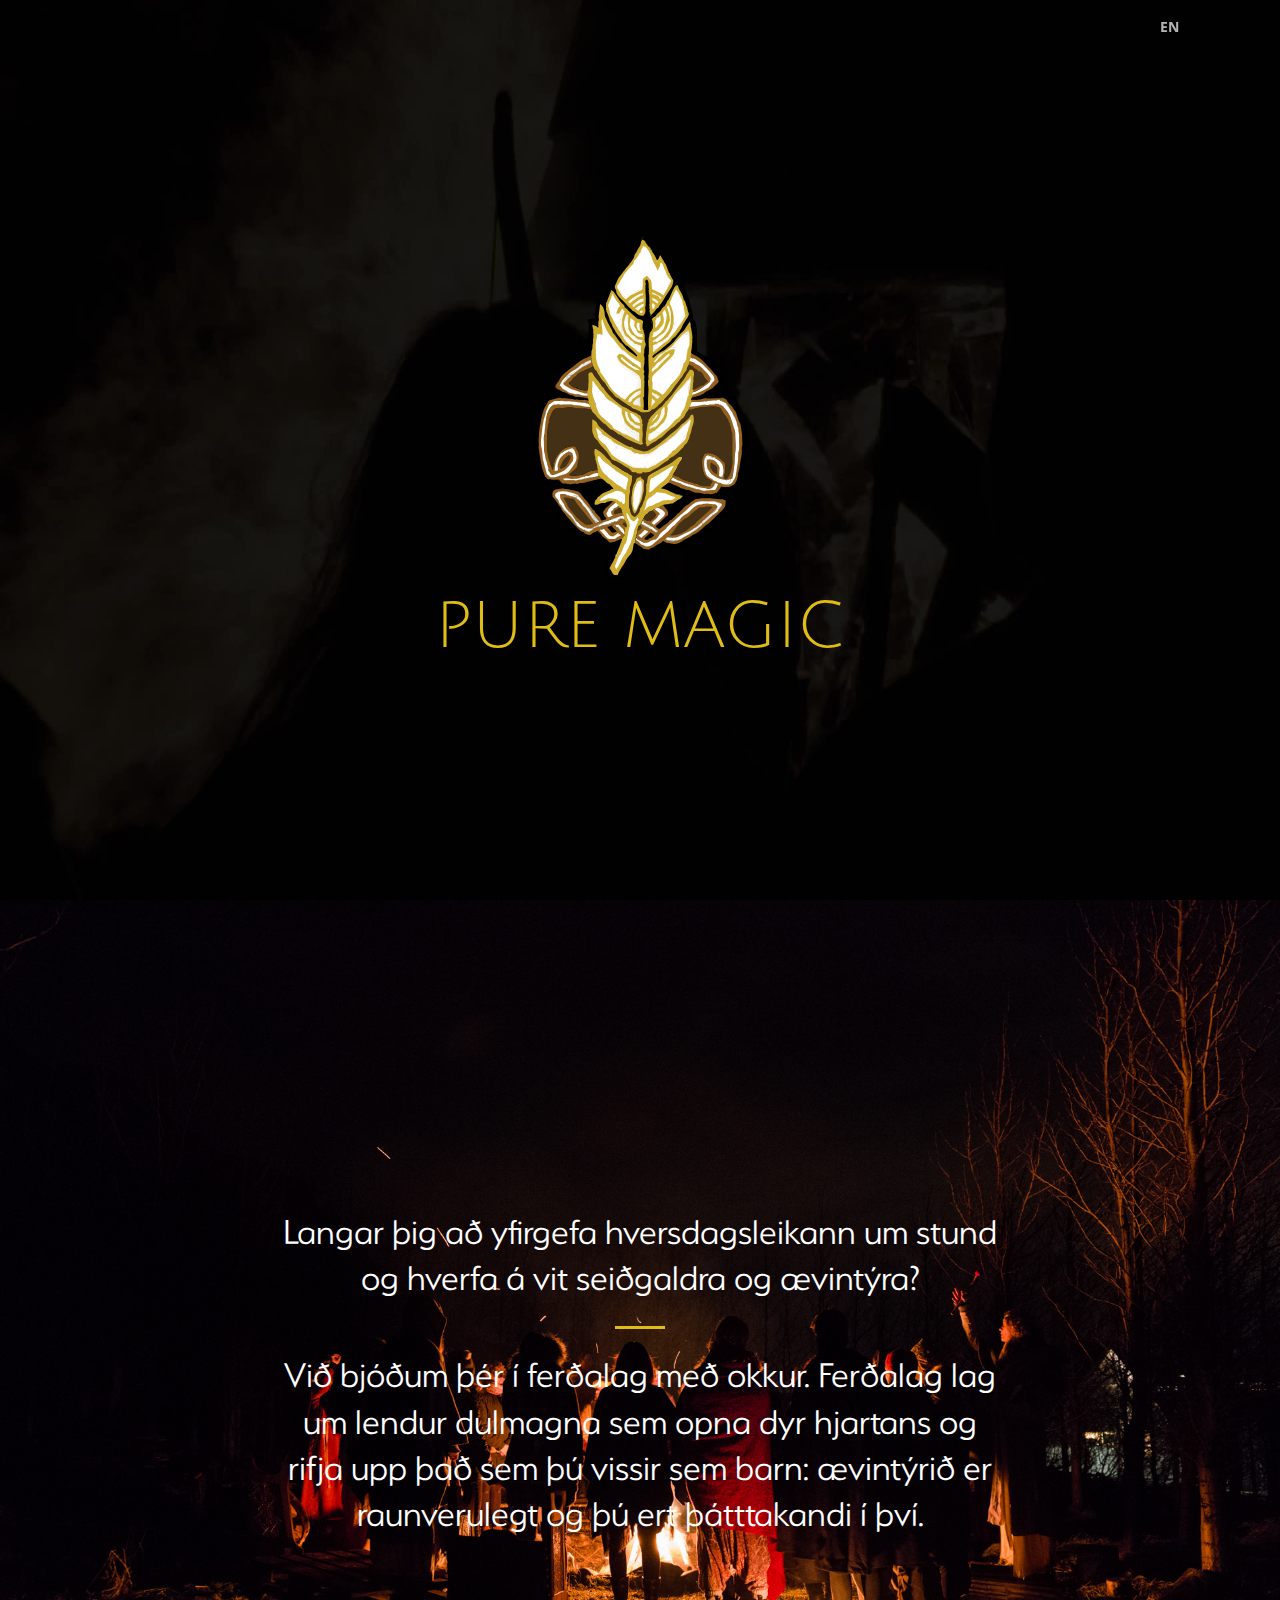
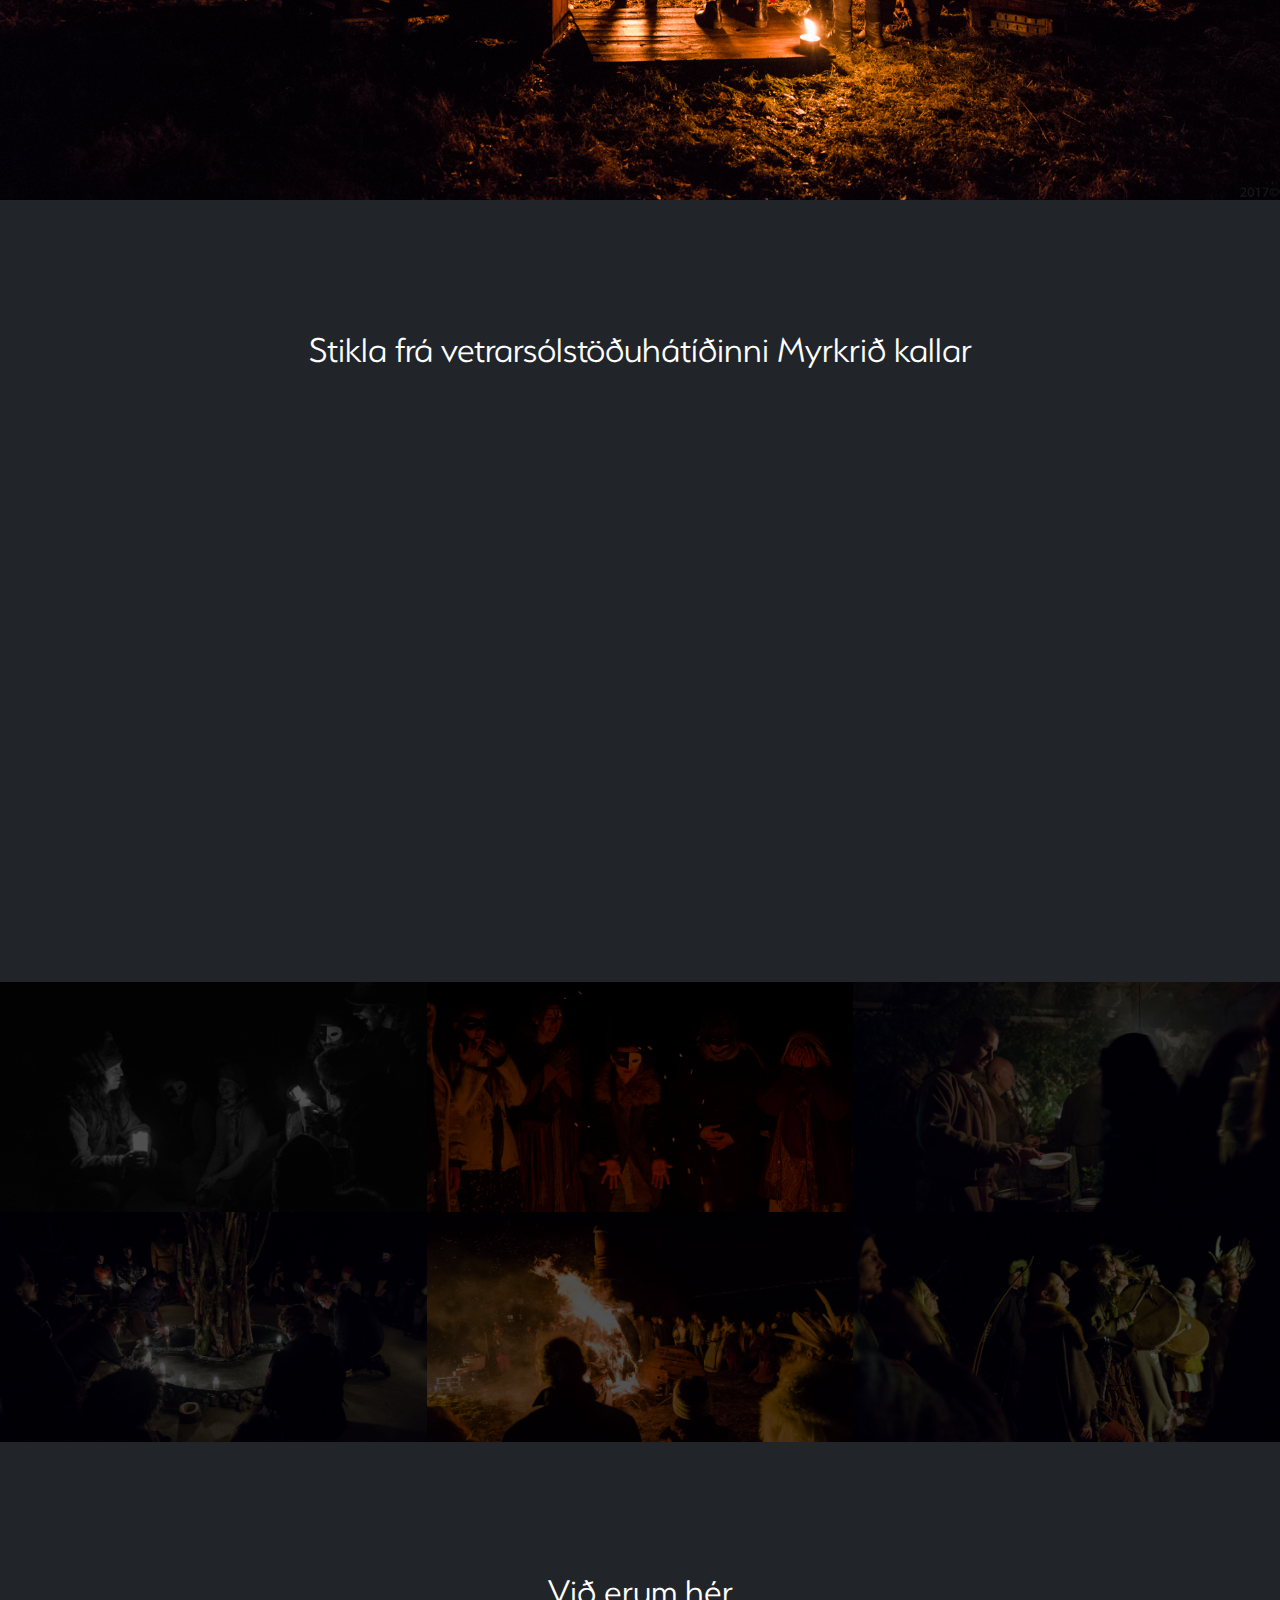
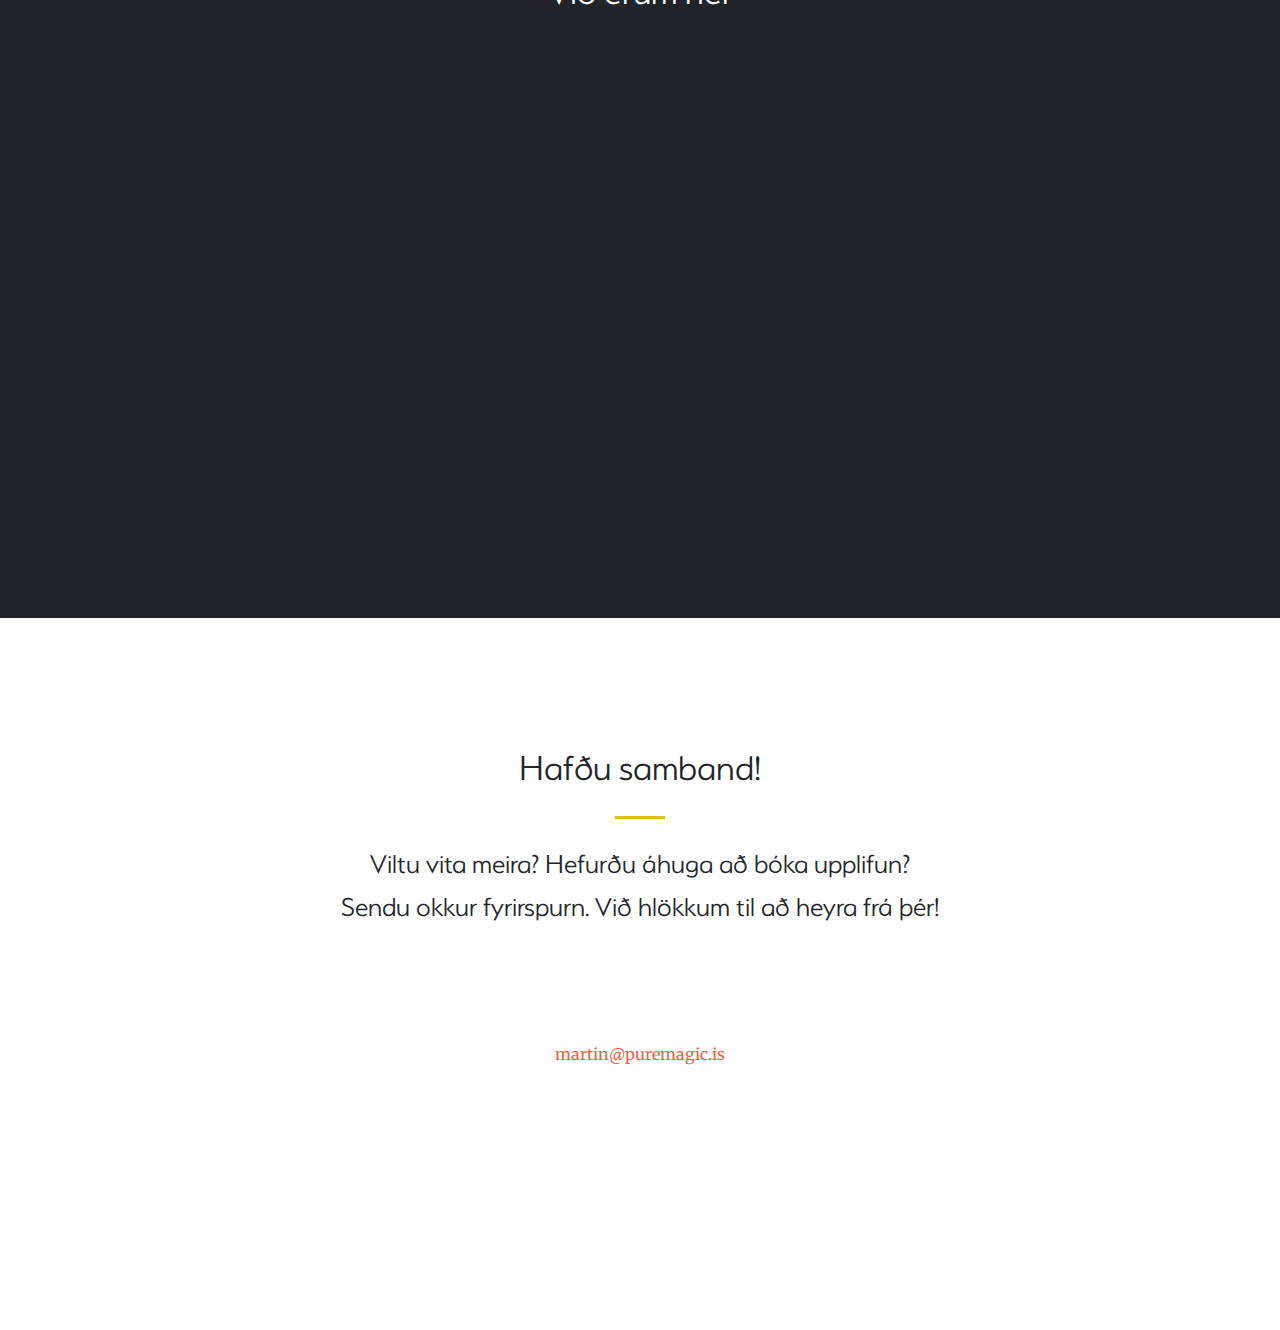
==== commit eaef3bb5: "Update index.html" ====
--- a/index.html
+++ b/index.html
@@ -95,7 +95,7 @@
         <div class="row">
           <div class="col-lg-8 mx-auto text-center">
             <h2 class="section-heading text-white">
-              Langar þig að yfirgefa hversdagsleikann um stund og hverfa inn í heim seiðgaldra og ævintýra?
+              Langar þig að yfirgefa hversdagsleikann um stund og hverfa á vit seiðgaldra og ævintýra?
             </h2>
             <hr class="dark my-4">
             <h2 class="section-heading text-white">
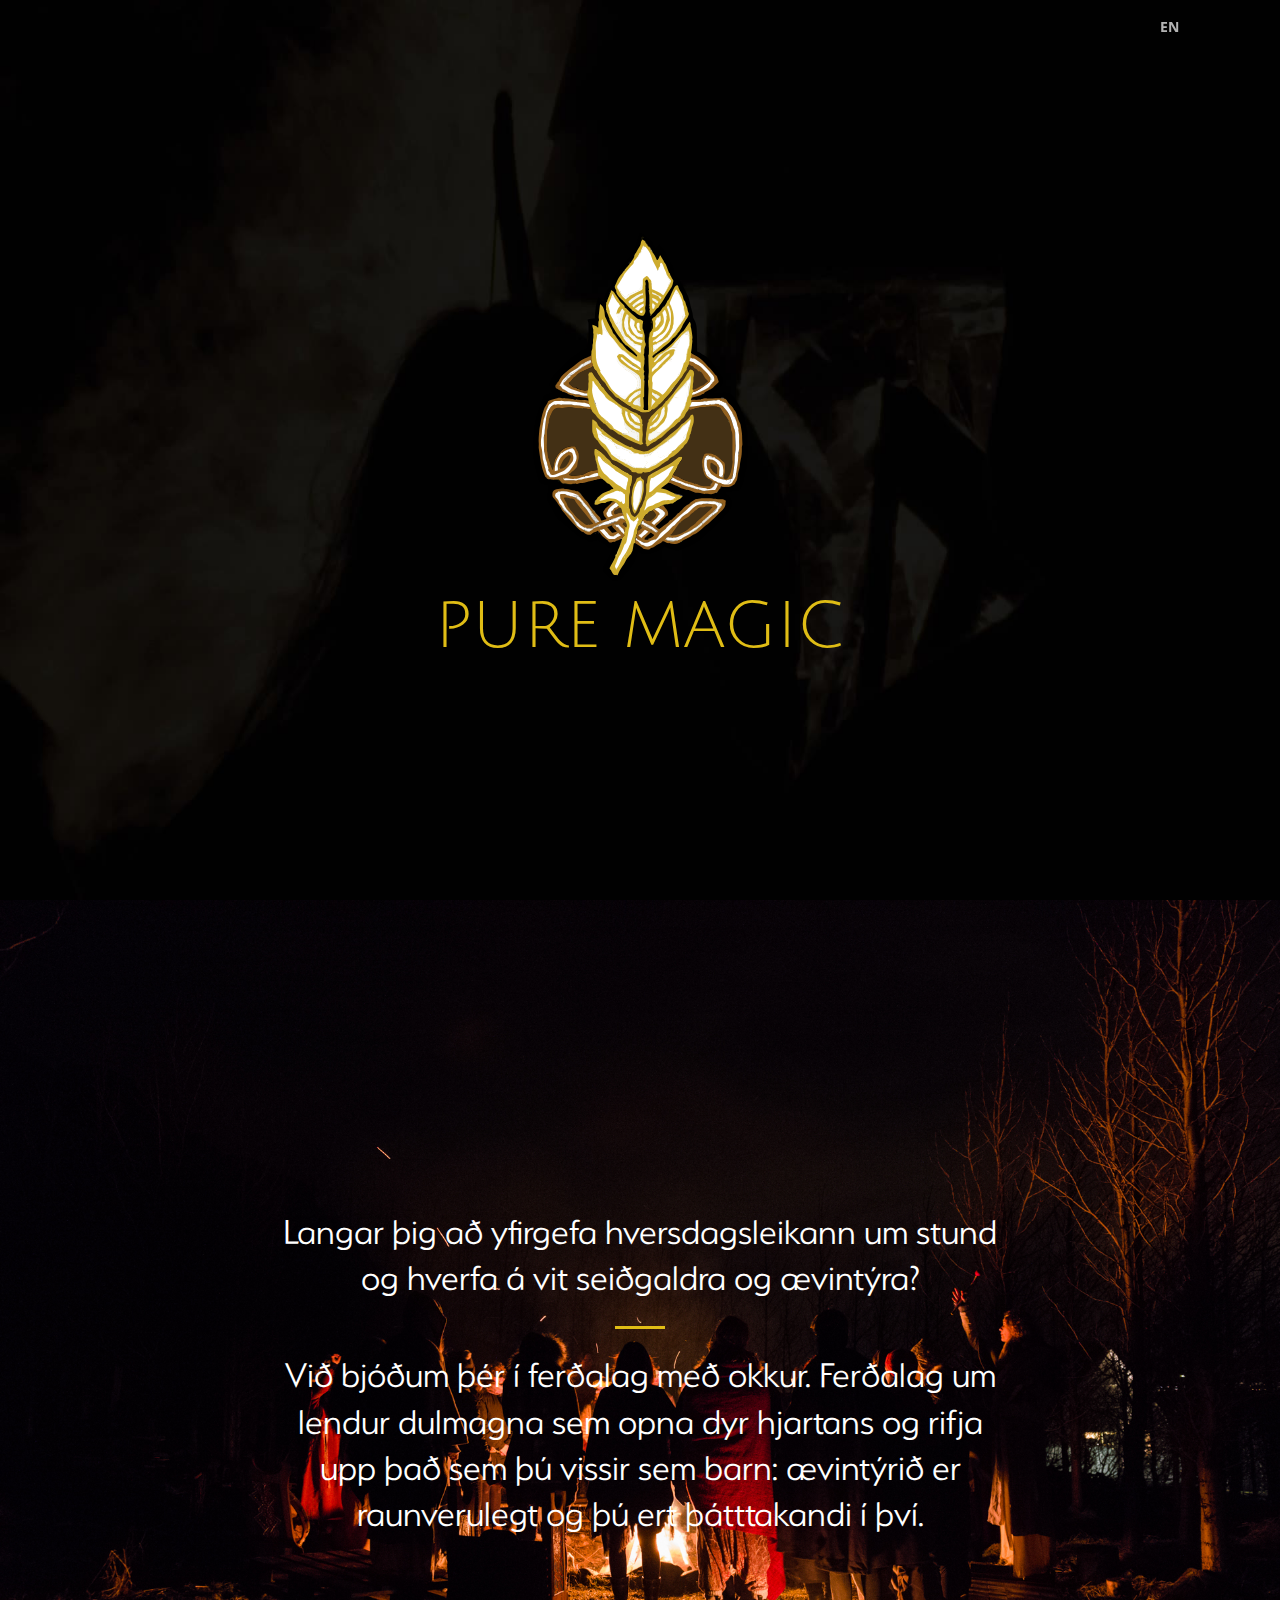
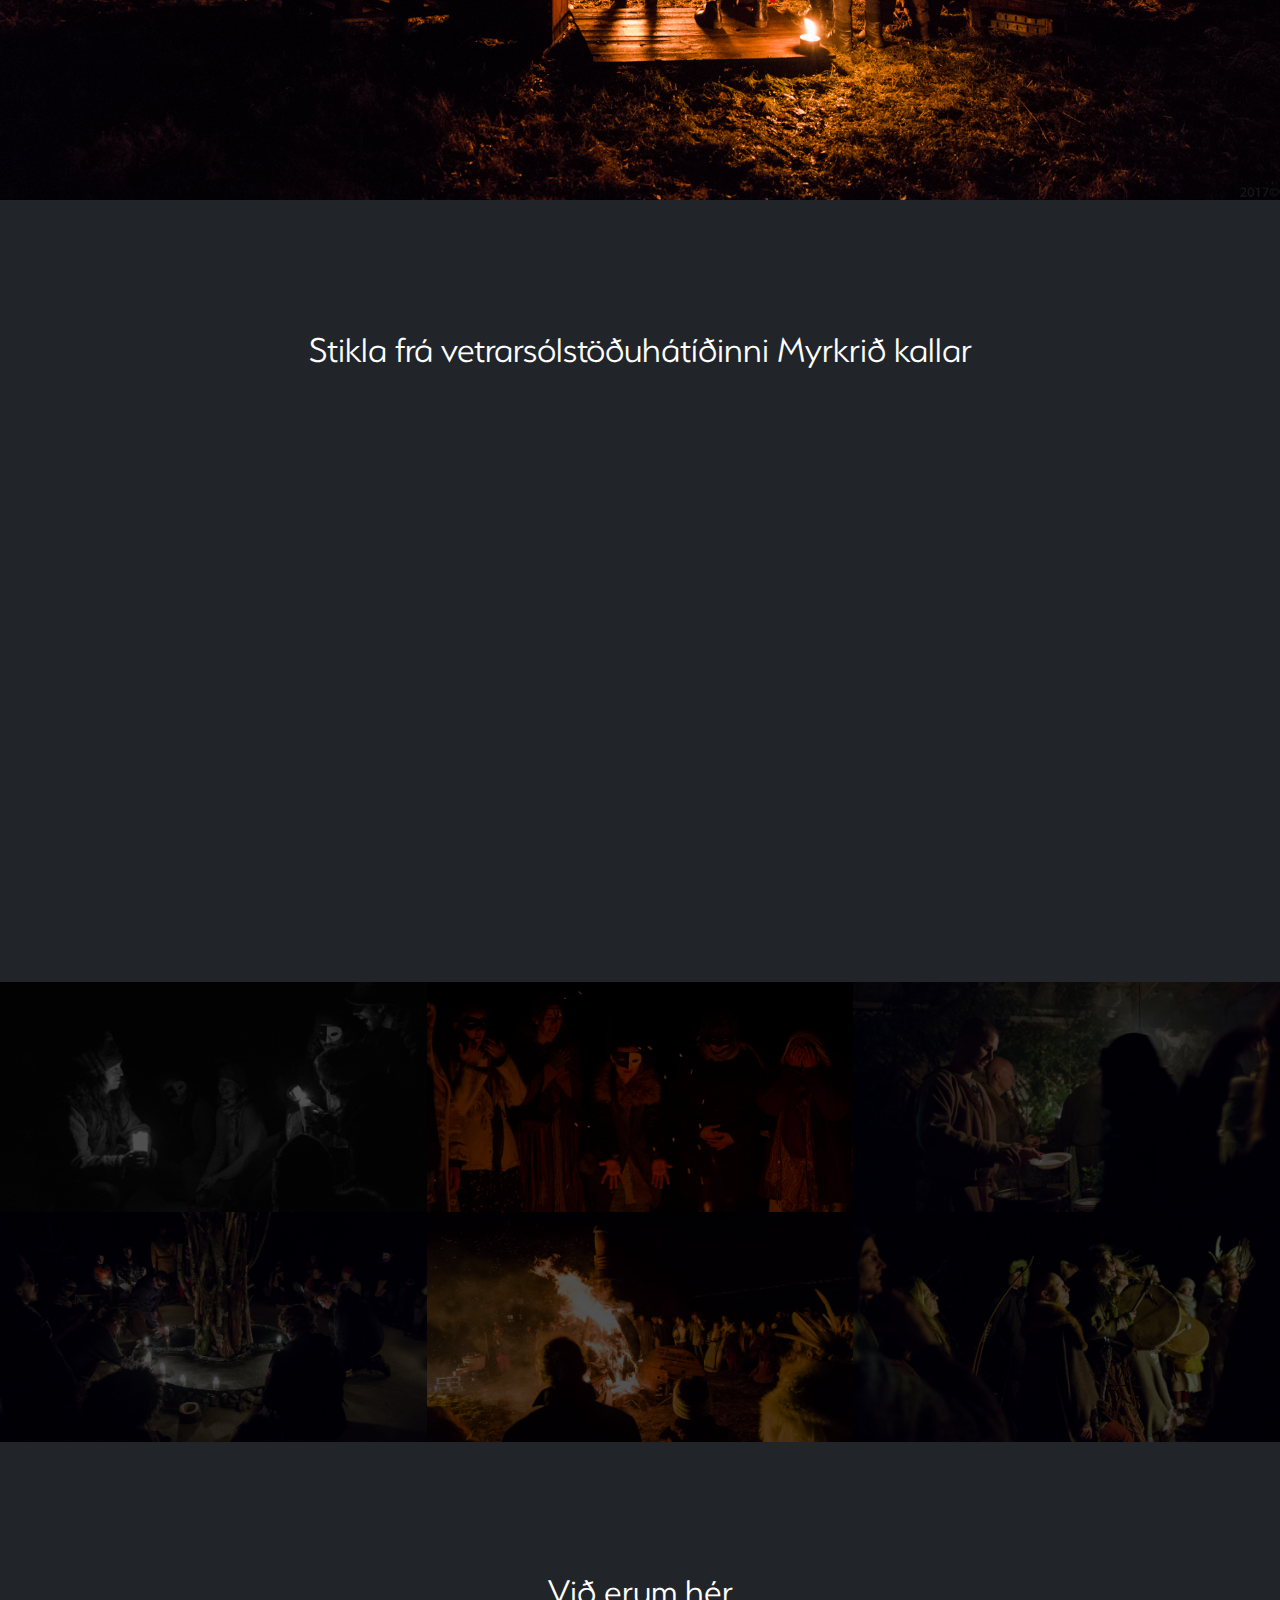
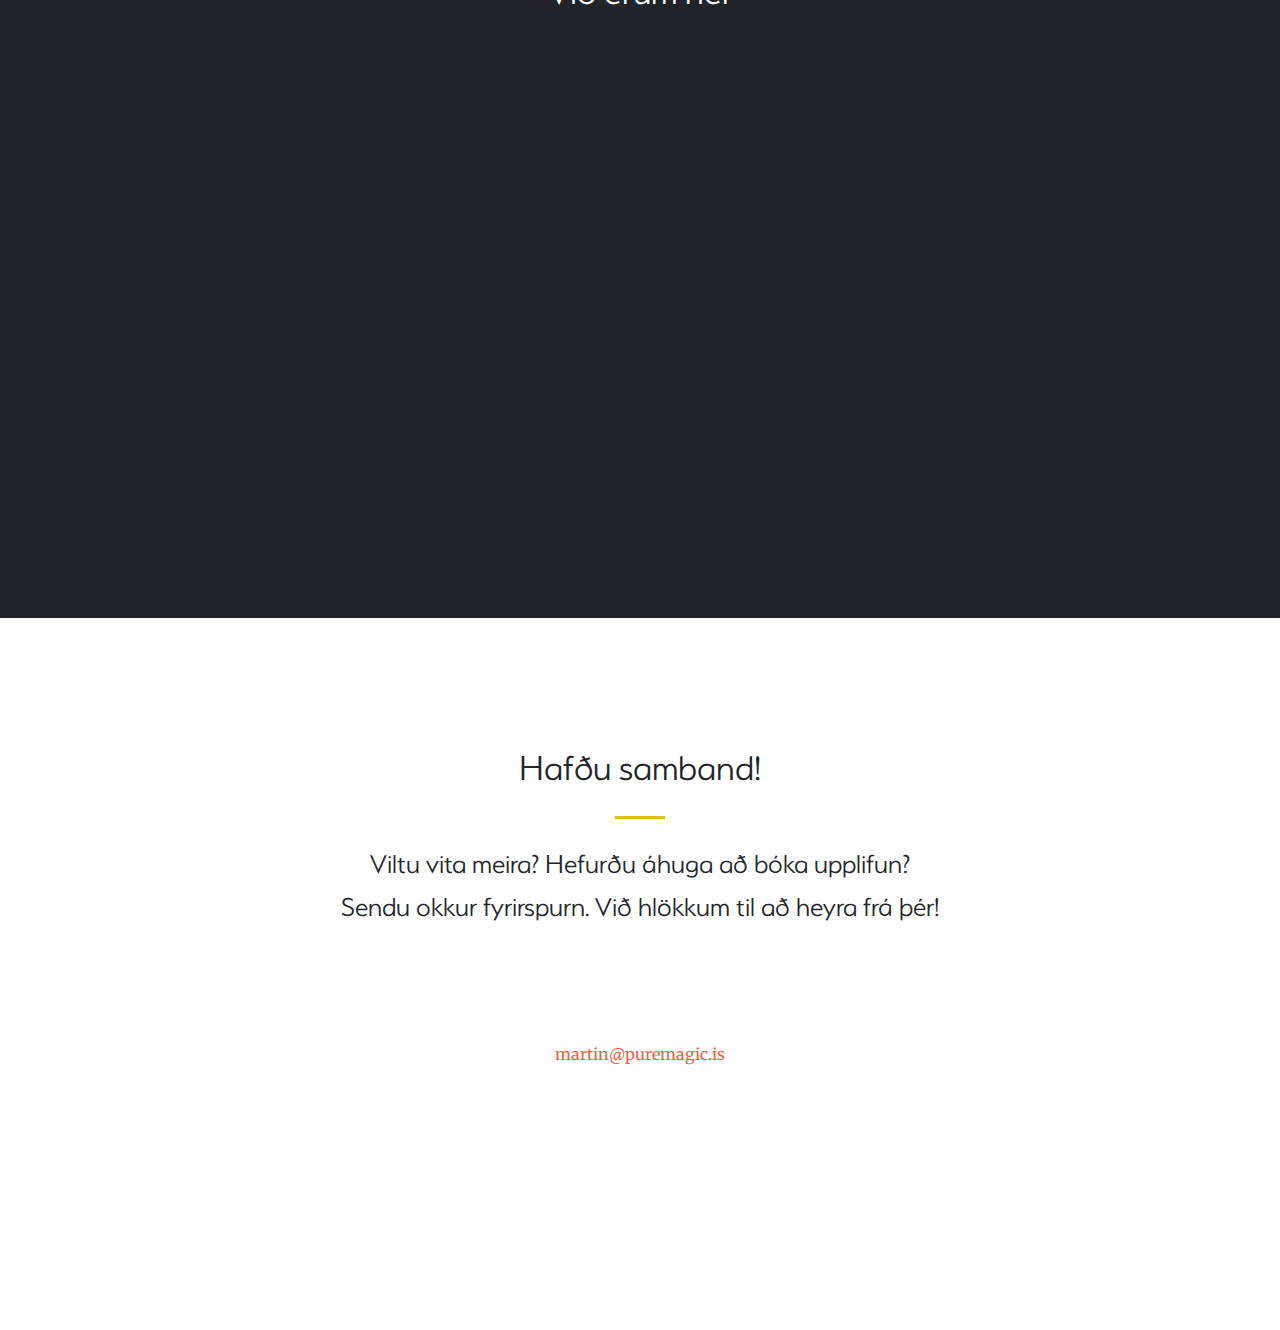
==== commit b48f1a25: "Update index.html" ====
--- a/index.html
+++ b/index.html
@@ -99,7 +99,7 @@
             </h2>
             <hr class="dark my-4">
             <h2 class="section-heading text-white">
-              Við bjóðum þér í ferðalag með okkur. Ferðalag lag um lendur dulmagna sem opna dyr hjartans og rifja upp það sem þú vissir sem barn: ævintýrið er raunverulegt og þú ert þátttakandi í því.
+              Við bjóðum þér í ferðalag með okkur. Ferðalag um lendur dulmagna sem opna dyr hjartans og rifja upp það sem þú vissir sem barn: ævintýrið er raunverulegt og þú ert þátttakandi í því.
             </h2>
             <!--<h2 class="section-heading text-white">
             <hr class="dark my-4">
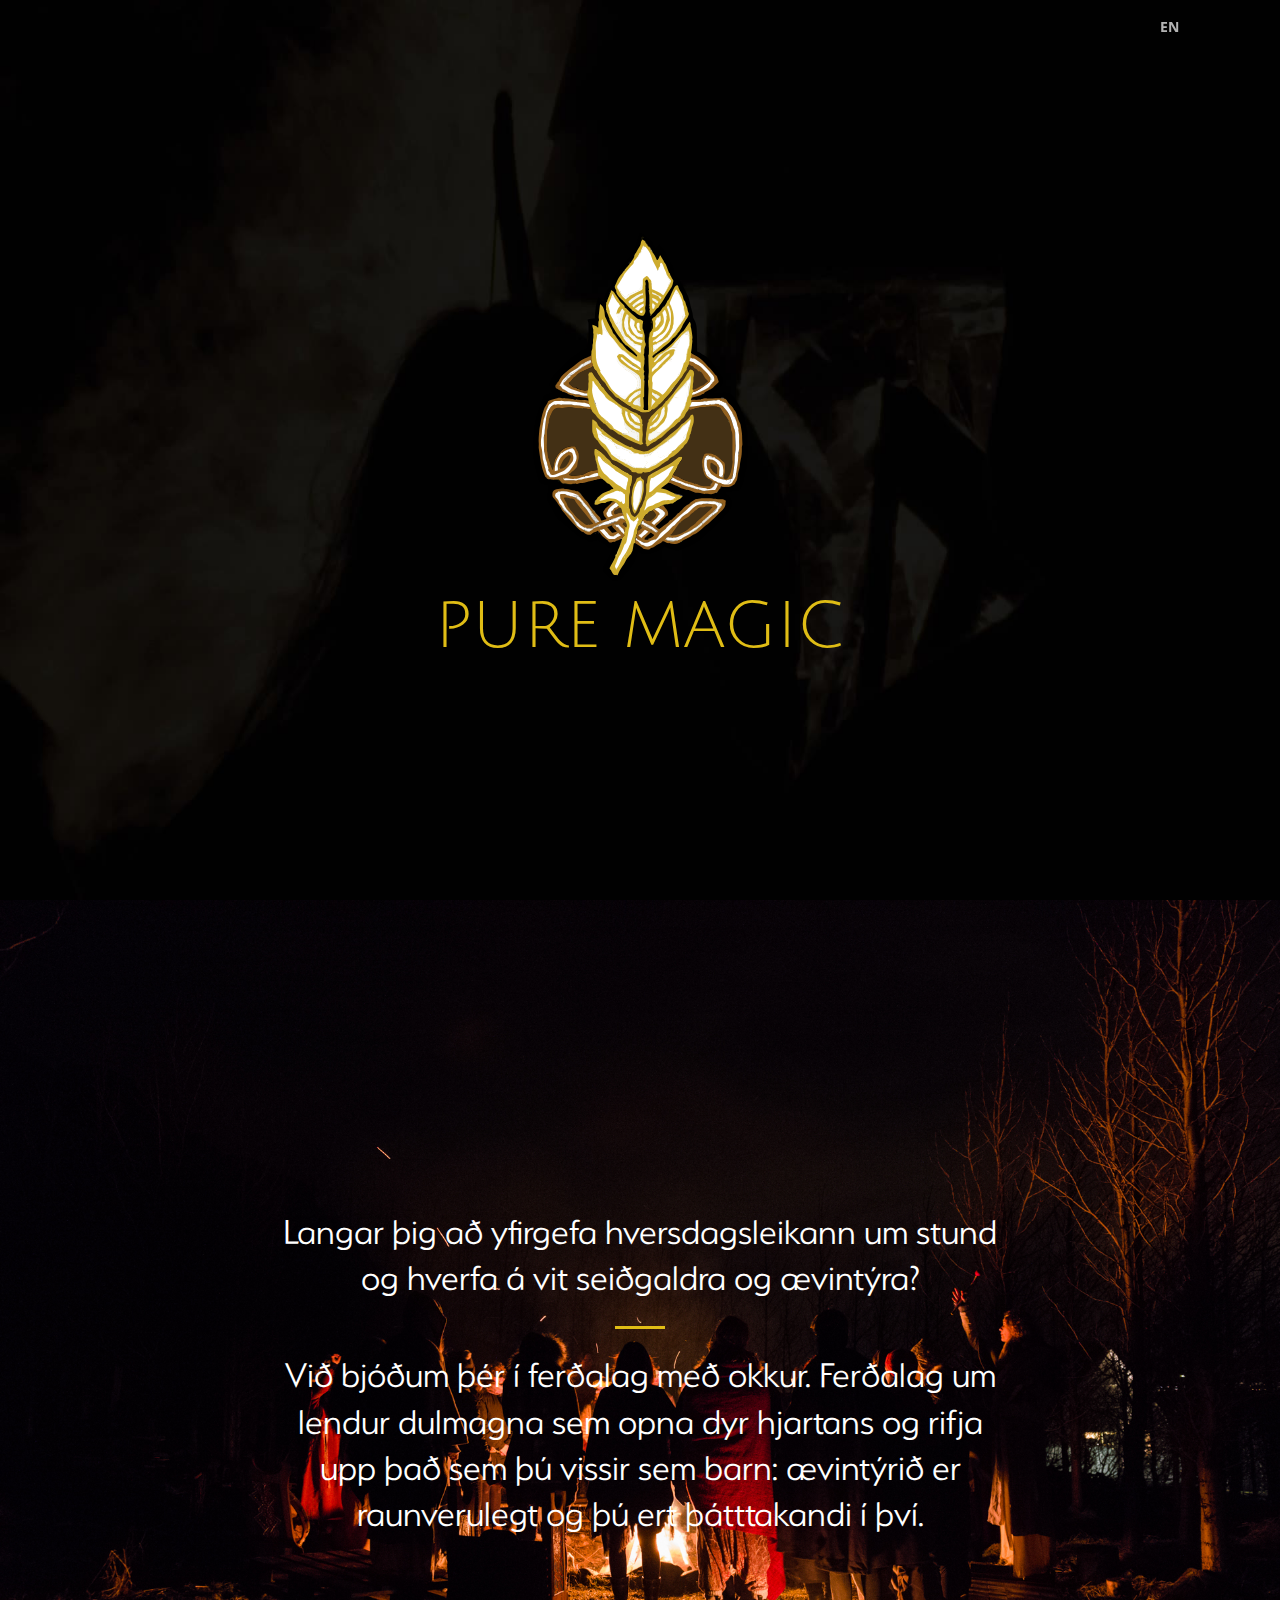
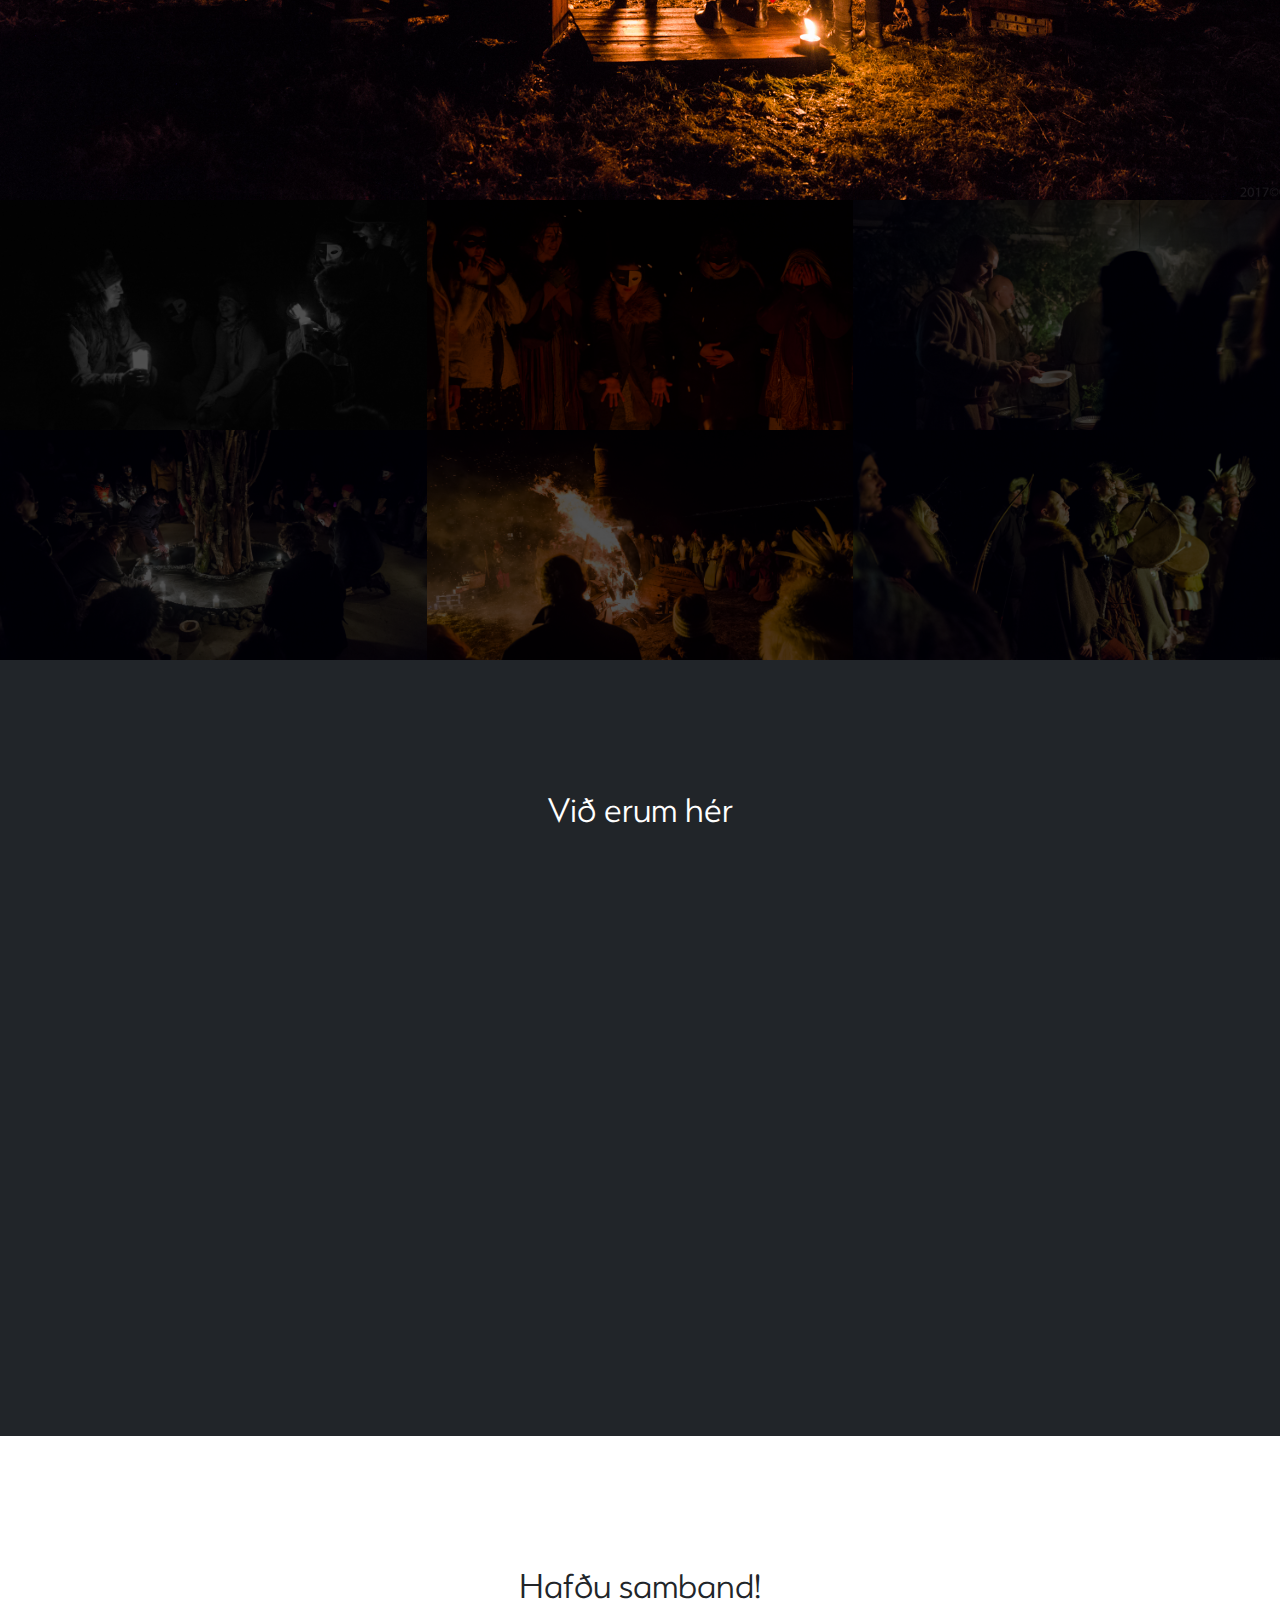
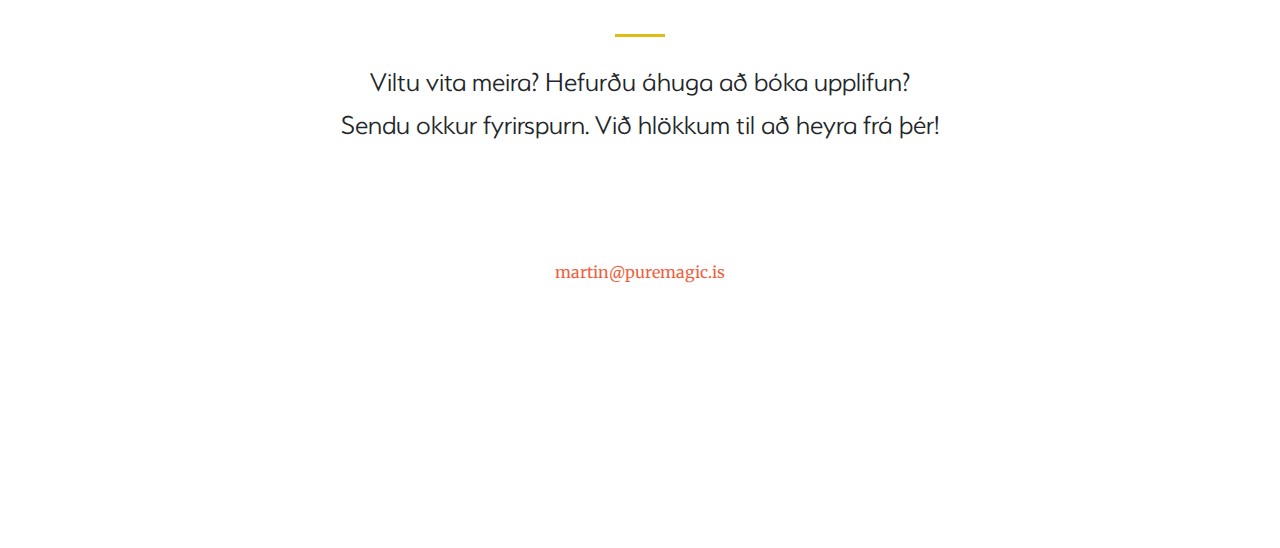
==== commit 8ae7f35e: "removed youtube video" ====
--- a/index.html
+++ b/index.html
@@ -117,6 +117,7 @@
       </div>
     </section>
 
+    <!--
     <section class="bg-dark text-white" id="services">
       <div class="container">
         <div class="row">
@@ -127,7 +128,7 @@
         </div>
       </div>
     </section>
-
+    -->
 
     <section class="p-0" id="portfolio">
       <div class="container-fluid p-0">
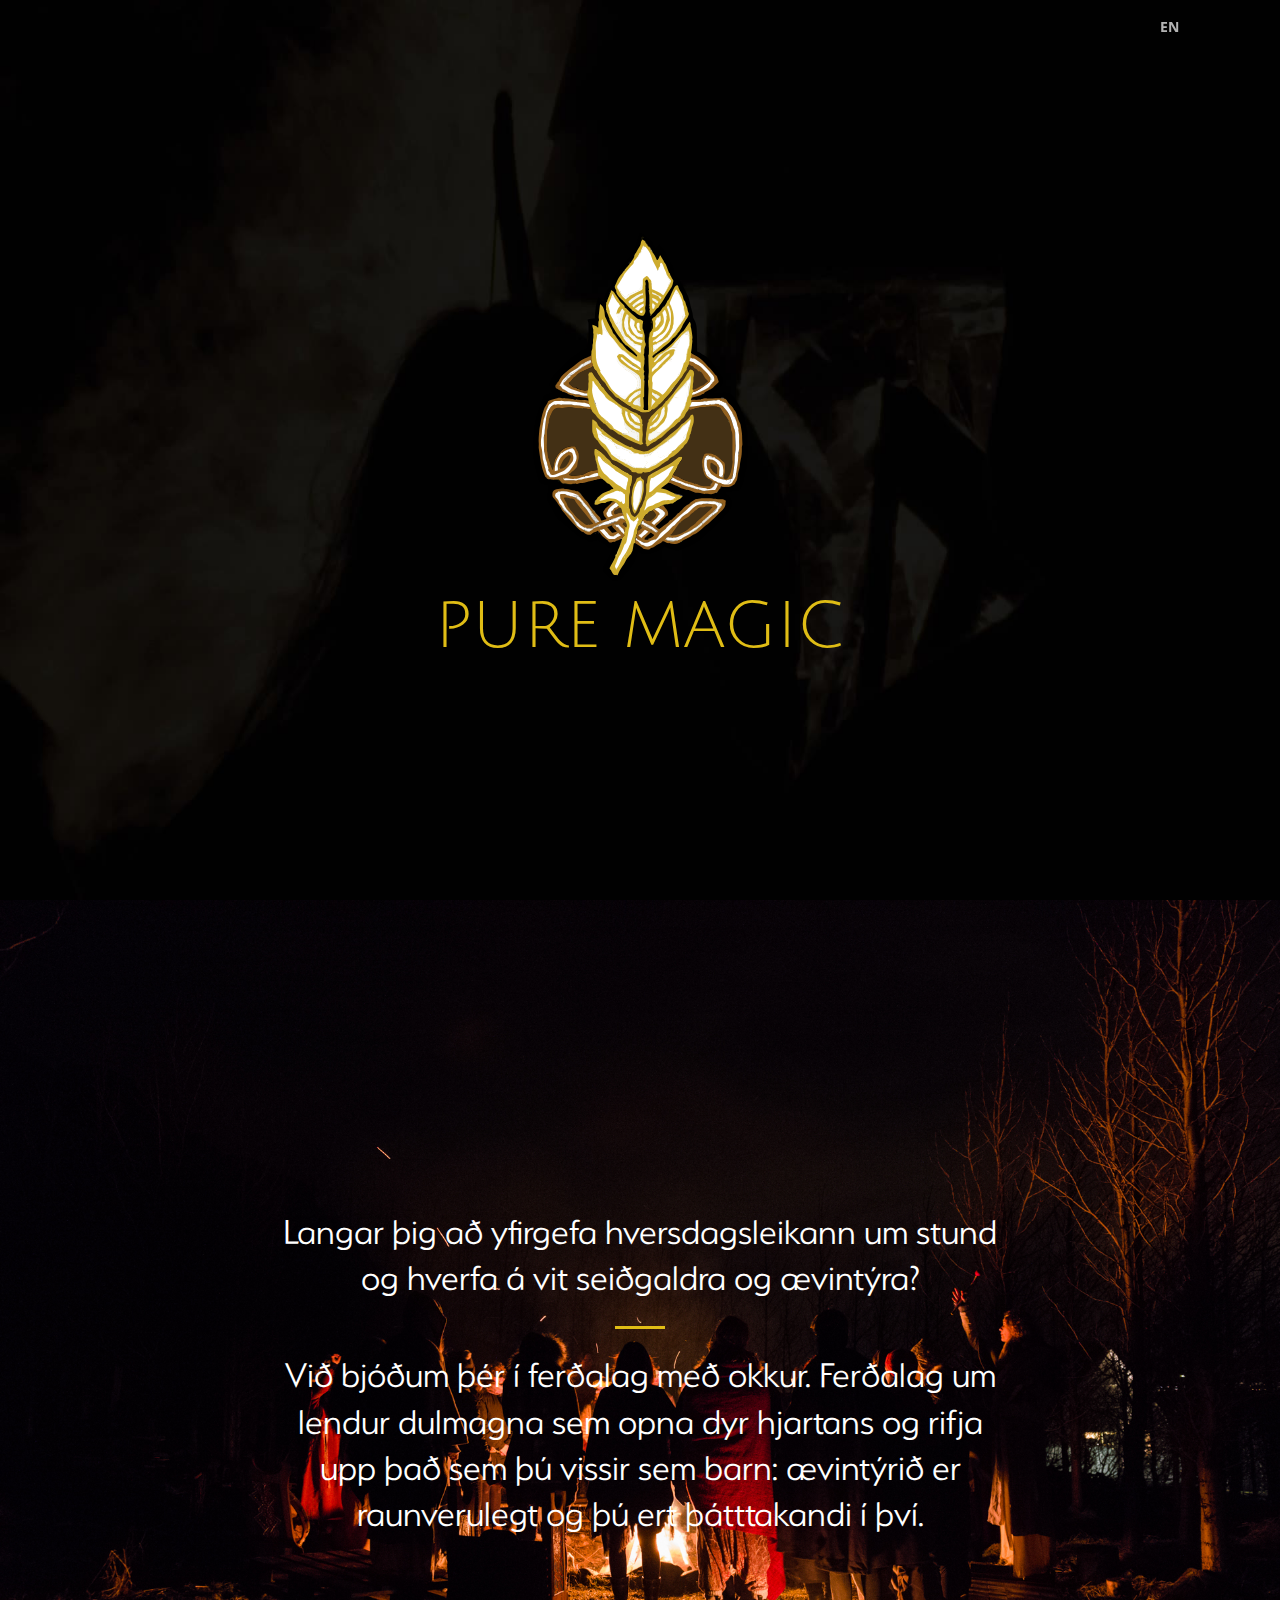
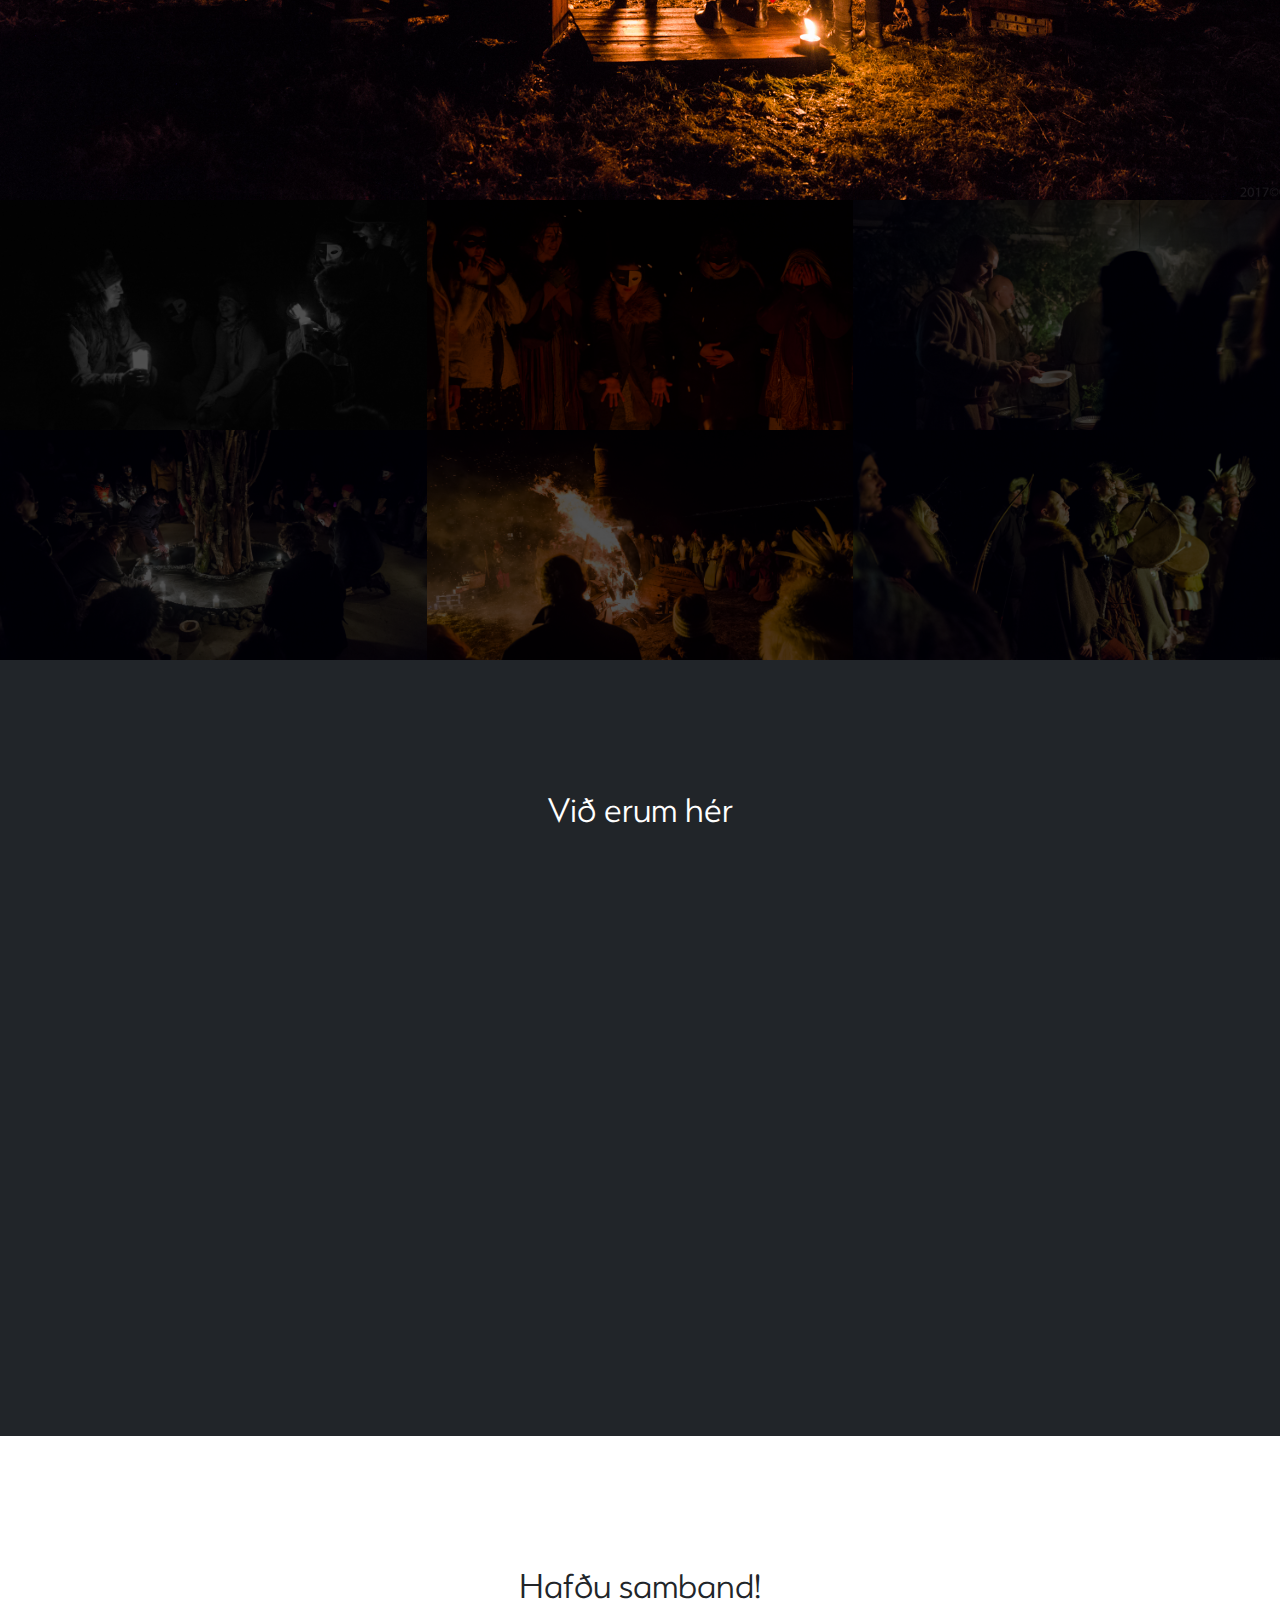
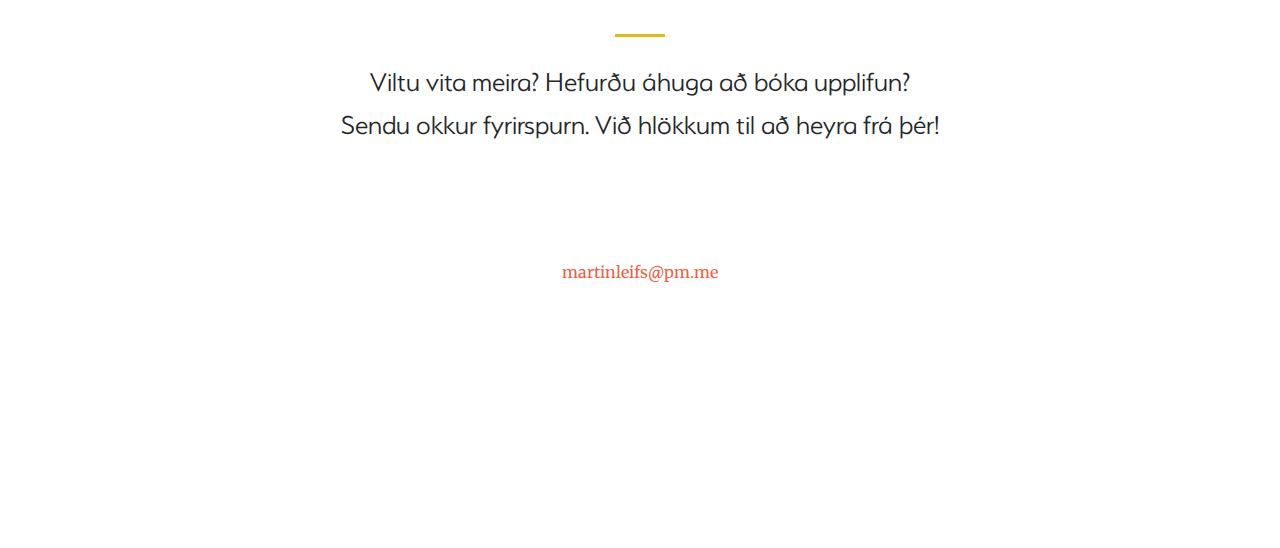
==== commit a32ad0f5: "changed email address" ====
--- a/index.html
+++ b/index.html
@@ -253,7 +253,7 @@
           <div class="col-lg-12 mr-auto text-center">
             <i class="fa fa-envelope-o fa-3x mb-3 sr-contact"></i>
             <p>
-              <a href="mailto:martin@puremagic.is">martin@puremagic.is</a>
+              <a href="mailto:martinleifs@pm.me">martinleifs@pm.me</a>
             </p>
           </div>
           <!--<div class="col-lg-6 ml-auto text-center">
